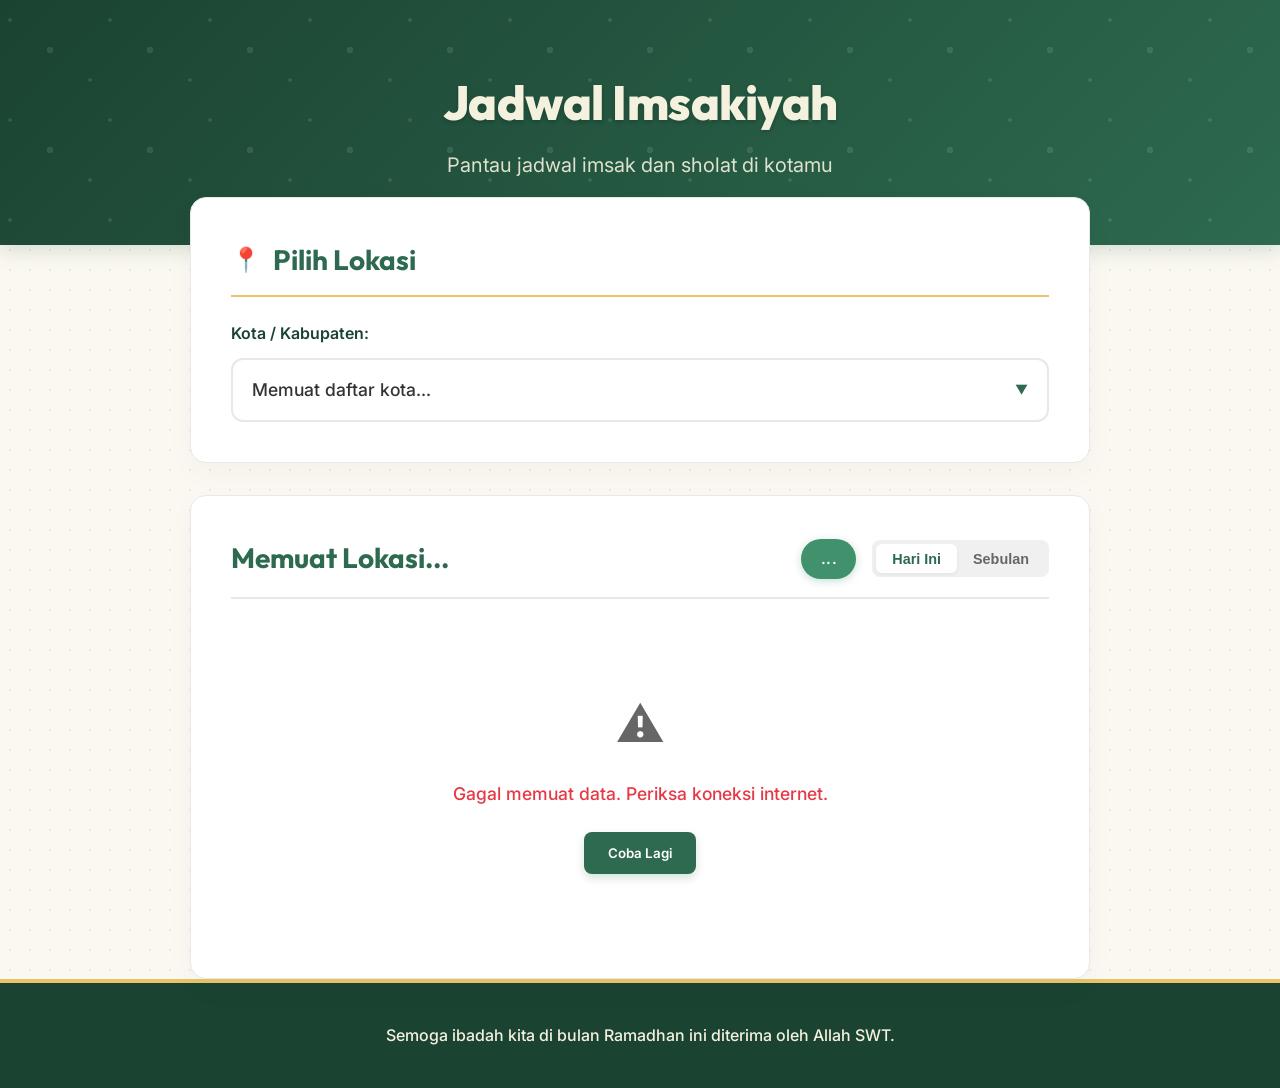
==== Misi-5/index.html @ 44d5ec5a "feat: complete Misi 5 - Jadwal Imsakiyah Interaktif with all bonus features" ====
<!DOCTYPE html>
<html lang="id">

<head>
    <meta charset="UTF-8">
    <meta name="viewport" content="width=device-width, initial-scale=1.0">
    <title>Jadwal Imsakiyah - Ramadhan Challenge</title>
    <link rel="preconnect" href="https://fonts.googleapis.com">
    <link rel="preconnect" href="https://fonts.gstatic.com" crossorigin>
    <link
        href="https://fonts.googleapis.com/css2?family=Inter:wght@400;500;600&family=Outfit:wght@500;700;800&display=swap"
        rel="stylesheet">
    <link rel="stylesheet" href="css/style.css">
</head>

<body>
    <header>
        <div class="header-pattern"></div>
        <div class="header-content">
            <h1>Jadwal Imsakiyah</h1>
            <p>Pantau jadwal imsak dan sholat di kotamu</p>
        </div>
    </header>

    <main>
        <div class="app-container">
            <section class="selection-card">
                <div class="card-header">
                    <span class="icon">📍</span>
                    <h2 class="section-title">Pilih Lokasi</h2>
                </div>
                <div class="dzikir-selector">
                    <label for="city-search">Kota / Kabupaten:</label>
                    <div class="location-input-group">
                        <div class="custom-select-wrapper" id="custom-select-wrapper">
                            <div class="select-trigger" id="select-trigger">
                                <span id="selected-city-text">Memuat daftar kota...</span>
                                <div class="arrow">▼</div>
                            </div>
                            <div class="custom-options-container" id="custom-options-container">
                                <div class="search-box">
                                    <input type="text" id="city-search" placeholder="Cari kota/kabupaten..."
                                        autocomplete="off">
                                </div>
                                <ul class="options-list" id="options-list">
                                    <!-- Options will be injected here -->
                                </ul>
                            </div>
                            <select id="city-select" style="display: none;">
                                <!-- Hidden native select for fallback/data binding if needed -->
                            </select>
                        </div>
                    </div>
                </div>
            </section>

            <section class="schedule-card">
                <div class="schedule-header-flex">
                    <h2 class="section-title" id="location-name">Memuat Lokasi...</h2>

                    <div class="header-controls">
                        <span id="current-month" class="date-badge">...</span>
                        <div class="view-toggle">
                            <button id="btn-view-cards" class="toggle-btn active" title="Tampilan Hari Ini">Hari
                                Ini</button>
                            <button id="btn-view-table" class="toggle-btn" title="Tampilan Bulanan">Sebulan</button>
                        </div>
                    </div>
                </div>

                <div id="loading" class="status-message">
                    <div class="spinner"></div>
                    <p>Memuat data jadwal...</p>
                </div>

                <div id="error" class="status-message hidden">
                    <div class="error-icon">⚠️</div>
                    <p class="error-text">Gagal memuat data. Periksa koneksi internet.</p>
                    <button onclick="retryFetch()" class="btn-retry">Coba Lagi</button>
                </div>

                <div id="schedule-content" class="hidden">
                    <!-- Daily Cards View -->
                    <div id="view-cards" class="daily-cards-container">
                        <div class="date-header-card d-flex-between">
                            <div class="date-info-left">
                                <h3 id="daily-date-display">...</h3>
                                <p id="daily-hijri-display" class="hijri-date">Ramadhan 1447 H</p>
                            </div>

                            <!-- Realtime Countdown -->
                            <div class="countdown-container mt-3">
                                <div id="countdown-text" class="countdown-text">Waktu <span id="next-prayer-name"
                                        class="fw-bold">...</span> dalam:</div>
                                <div id="countdown-timer" class="countdown-timer mt-1">-- : -- : --</div>

                                <!-- Fasting Progress Bar -->
                                <div id="fasting-progress-container" class="fasting-progress-wrapper hidden mt-3">
                                    <div class="progress-labels">
                                        <span class="label-start">Imsak (<span id="progress-start-time"></span>)</span>
                                        <span class="label-end">Maghrib (<span id="progress-end-time"></span>)</span>
                                    </div>
                                    <div class="progress-track">
                                        <div id="fasting-progress-bar" class="progress-fill"></div>
                                    </div>
                                    <div id="fasting-progress-text" class="progress-percentage">0% Puasa Selesai</div>
                                </div>
                            </div>
                        </div>
                        <div class="prayer-times-grid" id="daily-grid">
                            <!-- Daily cards injected here -->
                        </div>
                    </div>

                    <!-- Monthly Table View -->
                    <div id="view-table" class="table-responsive hidden">
                        <table id="imsakiyah-table">
                            <thead>
                                <tr>
                                    <th>Tanggal</th>
                                    <th>Imsak</th>
                                    <th>Subuh</th>
                                    <th>Dzuhur</th>
                                    <th>Ashar</th>
                                    <th>Maghrib</th>
                                    <th>Isya</th>
                                </tr>
                            </thead>
                            <tbody id="schedule-body">
                                <!-- Data will be injected here -->
                            </tbody>
                        </table>
                    </div>
                </div>
            </section>
        </div>
    </main>

    <footer>
        <p>Semoga ibadah kita di bulan Ramadhan ini diterima oleh Allah SWT.</p>
    </footer>

    <script src="js/script.js"></script>
</body>

</html>
---- Misi-5/css/style.css ----
:root {
    --primary: #2d6a4f;
    --primary-light: #40916c;
    --primary-dark: #1b4332;
    --accent: #e9c46a;
    --accent-hover: #f4a261;
    --bg-color: #fbf8f1;
    --card-bg: #ffffff;
    --text-main: #333333;
    --text-muted: #666666;
    --border-color: #e8e8e8;
    --today-bg: rgba(233, 196, 106, 0.15);
}

* {
    margin: 0;
    padding: 0;
    box-sizing: border-box;
}

body {
    font-family: 'Inter', system-ui, -apple-system, sans-serif;
    background-color: var(--bg-color);
    color: var(--text-main);
    line-height: 1.6;
    display: flex;
    flex-direction: column;
    min-height: 100vh;
    background-image: radial-gradient(var(--border-color) 1px, transparent 1px);
    background-size: 20px 20px;
}

h1,
h2,
h3,
h4 {
    font-family: 'Outfit', sans-serif;
}

/* Header */
header {
    background: linear-gradient(135deg, var(--primary-dark) 0%, var(--primary) 100%);
    color: #f4f1de;
    text-align: center;
    padding: 4rem 1.5rem;
    position: relative;
    overflow: hidden;
    box-shadow: 0 4px 20px rgba(45, 106, 79, 0.2);
}

.header-pattern {
    position: absolute;
    top: 0;
    left: 0;
    right: 0;
    bottom: 0;
    opacity: 0.1;
    background-image:
        radial-gradient(circle at 10% 20%, #ffffff 2px, transparent 2px),
        radial-gradient(circle at 90% 80%, #ffffff 2px, transparent 2px),
        radial-gradient(circle at 50% 50%, #ffffff 3px, transparent 3px);
    background-size: 100px 100px;
}

.header-content {
    position: relative;
    z-index: 1;
}

header h1 {
    font-size: 3rem;
    margin-bottom: 0.5rem;
    font-weight: 800;
    letter-spacing: -0.5px;
    text-shadow: 0 2px 4px rgba(0, 0, 0, 0.2);
}

header p {
    font-size: 1.25rem;
    opacity: 0.9;
    font-weight: 400;
}

/* Main Content */
main {
    flex: 1;
    display: flex;
    justify-content: center;
    padding: -3rem 1.5rem 3rem;
    /* Negative top margin to overlap header */
    margin-top: -3rem;
    position: relative;
    z-index: 10;
}

.app-container {
    width: 100%;
    max-width: 900px;
    display: flex;
    flex-direction: column;
    gap: 2rem;
}

/* Cards */
.selection-card,
.schedule-card {
    background-color: var(--card-bg);
    border: 1px solid var(--border-color);
    border-radius: 16px;
    padding: 2.5rem;
    box-shadow: 0 10px 30px rgba(0, 0, 0, 0.03);
    transition: transform 0.3s ease, box-shadow 0.3s ease;
}

.selection-card:hover {
    box-shadow: 0 12px 40px rgba(0, 0, 0, 0.05);
}

.card-header {
    display: flex;
    align-items: center;
    gap: 0.75rem;
    border-bottom: 2px solid var(--accent);
    padding-bottom: 0.75rem;
    margin-bottom: 1.5rem;
}

.card-header .icon {
    font-size: 1.5rem;
}

.section-title {
    font-size: 1.75rem;
    color: var(--primary);
    font-weight: 700;
}

/* Location Input Group */
.location-input-group {
    display: flex;
    gap: 0.75rem;
    align-items: flex-start;
}

/* Custom Select Dropdown */
.dzikir-selector label {
    display: block;
    margin-bottom: 0.75rem;
    font-weight: 600;
    color: var(--primary-dark);
}

.custom-select-wrapper {
    position: relative;
    user-select: none;
    width: 100%;
}

.select-trigger {
    display: flex;
    justify-content: space-between;
    align-items: center;
    padding: 1rem 1.2rem;
    border-radius: 12px;
    border: 2px solid var(--border-color);
    background-color: var(--card-bg);
    cursor: pointer;
    transition: all 0.2s ease;
    font-size: 1.1rem;
    font-weight: 500;
}

.select-trigger:hover {
    border-color: var(--primary-light);
}

.custom-select-wrapper.open .select-trigger {
    border-color: var(--primary);
    box-shadow: 0 0 0 4px rgba(45, 106, 79, 0.1);
    border-bottom-left-radius: 0;
    border-bottom-right-radius: 0;
}

.select-trigger .arrow {
    color: var(--primary);
    font-size: 0.8rem;
    transition: transform 0.2s ease;
}

.custom-select-wrapper.open .arrow {
    transform: rotate(180deg);
}

.custom-options-container {
    position: absolute;
    top: 100%;
    left: 0;
    right: 0;
    background-color: var(--card-bg);
    border: 2px solid var(--primary);
    border-top: none;
    border-bottom-left-radius: 12px;
    border-bottom-right-radius: 12px;
    box-shadow: 0 10px 25px rgba(0, 0, 0, 0.1);
    z-index: 100;
    display: none;
    overflow: hidden;
}

.custom-select-wrapper.open .custom-options-container {
    display: block;
    animation: slideDown 0.2s ease forwards;
}

.search-box {
    padding: 0.75rem;
    border-bottom: 1px solid var(--border-color);
    background-color: #f9fbf9;
}

.search-box input {
    width: 100%;
    padding: 0.75rem 1rem;
    border-radius: 8px;
    border: 1px solid var(--border-color);
    font-size: 1rem;
    font-family: 'Inter', sans-serif;
    outline: none;
    transition: border-color 0.2s ease;
}

.search-box input:focus {
    border-color: var(--primary);
}

.options-list {
    max-height: 250px;
    overflow-y: auto;
    list-style: none;
}

.options-list li {
    padding: 0.75rem 1.2rem;
    cursor: pointer;
    border-bottom: 1px solid #f5f5f5;
    transition: background-color 0.2s ease;
}

.options-list li:last-child {
    border-bottom: none;
}

.options-list li:hover,
.options-list li.selected {
    background-color: rgba(45, 106, 79, 0.05);
    color: var(--primary-dark);
    font-weight: 600;
}

.options-list li.no-result {
    text-align: center;
    color: var(--text-muted);
    cursor: default;
    background-color: transparent;
    font-style: italic;
}

@keyframes slideDown {
    from {
        opacity: 0;
        transform: translateY(-10px);
    }

    to {
        opacity: 1;
        transform: translateY(0);
    }
}

/* Schedule Header */
.schedule-header-flex {
    display: flex;
    justify-content: space-between;
    align-items: center;
    margin-bottom: 1.5rem;
    flex-wrap: wrap;
    gap: 15px;
    border-bottom: 2px solid var(--border-color);
    padding-bottom: 1rem;
}

.schedule-header-flex .section-title {
    margin-bottom: 0;
    border-bottom: none;
    padding-bottom: 0;
}

.date-badge {
    background-color: var(--primary-light);
    color: #ffffff;
    padding: 0.5rem 1.2rem;
    border-radius: 50px;
    font-size: 0.95rem;
    font-weight: 600;
    letter-spacing: 0.5px;
    box-shadow: 0 2px 8px rgba(64, 145, 108, 0.3);
}

/* Header Controls & Toggles */
.header-controls {
    display: flex;
    align-items: center;
    gap: 1rem;
    flex-wrap: wrap;
}

.view-toggle {
    display: flex;
    background-color: #f0f0f0;
    border-radius: 8px;
    padding: 0.25rem;
}

.toggle-btn {
    background: transparent;
    border: none;
    padding: 0.4rem 1rem;
    border-radius: 6px;
    font-weight: 600;
    font-size: 0.9rem;
    color: var(--text-muted);
    cursor: pointer;
    transition: all 0.2s ease;
}

.toggle-btn.active {
    background-color: var(--card-bg);
    color: var(--primary);
    box-shadow: 0 2px 4px rgba(0, 0, 0, 0.05);
}

/* Daily Cards View */
.daily-cards-container {
    animation: fadeIn 0.4s ease forwards;
}

.date-header-card {
    margin-bottom: 2rem;
    padding: 1.5rem;
    background: linear-gradient(to right, rgba(45, 106, 79, 0.05), rgba(233, 196, 106, 0.1), rgba(45, 106, 79, 0.05));
    border-radius: 12px;
    border: 1px dashed var(--accent);
}

.d-flex-between {
    display: flex;
    justify-content: space-between;
    align-items: center;
    flex-wrap: wrap;
    gap: 1.5rem;
}

.date-info-left {
    text-align: left;
}

@media (max-width: 650px) {
    .d-flex-between {
        flex-direction: column;
        justify-content: center;
        text-align: center;
    }

    .date-info-left {
        text-align: center;
    }
}

.date-header-card h3 {
    color: var(--primary-dark);
    font-size: 1.6rem;
    margin-bottom: 0.25rem;
}

.hijri-date {
    color: var(--primary);
    font-weight: 600;
    font-size: 1.1rem;
}

/* Real-time Countdown */
.mt-3 {
    margin-top: 1rem;
}

.mt-1 {
    margin-top: 0.25rem;
}

.fw-bold {
    font-weight: 700;
}

.countdown-container {
    background-color: var(--card-bg);
    border: 2px solid var(--primary-light);
    border-radius: 12px;
    padding: 1rem 2rem;
    display: inline-block;
    min-width: 250px;
    box-shadow: 0 4px 12px rgba(45, 106, 79, 0.15);
    transition: all 0.3s ease;
}

.countdown-text {
    font-size: 0.95rem;
    color: var(--text-muted);
}

.countdown-text .fw-bold {
    color: var(--primary-dark);
}

.countdown-timer {
    font-size: 2.2rem;
    font-weight: 800;
    font-family: 'Outfit', sans-serif;
    color: var(--primary);
    letter-spacing: 2px;
    transition: color 0.3s ease;
}

/* Urgent Pulse State */
.countdown-container.urgent {
    border-color: #e63946;
    box-shadow: 0 0 15px rgba(230, 57, 70, 0.3);
    animation: pulseBorder 1.5s infinite;
}

.countdown-container.urgent .countdown-timer {
    color: #e63946;
}

@keyframes pulseBorder {
    0% {
        box-shadow: 0 0 0 0 rgba(230, 57, 70, 0.4);
    }

    70% {
        box-shadow: 0 0 0 10px rgba(230, 57, 70, 0);
    }

    100% {
        box-shadow: 0 0 0 0 rgba(230, 57, 70, 0);
    }
}

/* Fasting Progress Bar */
.fasting-progress-wrapper {
    margin-top: 1.5rem;
    padding-top: 1rem;
    border-top: 1px dashed rgba(45, 106, 79, 0.2);
    width: 100%;
}

.progress-labels {
    display: flex;
    justify-content: space-between;
    font-size: 0.8rem;
    font-weight: 600;
    color: var(--text-muted);
    margin-bottom: 0.5rem;
}

.progress-track {
    width: 100%;
    height: 8px;
    background-color: var(--border-color);
    border-radius: 10px;
    overflow: hidden;
}

.progress-fill {
    height: 100%;
    background: linear-gradient(90deg, var(--accent), var(--primary-light));
    border-radius: 10px;
    width: 0%;
    transition: width 1s ease-in-out;
}

.progress-percentage {
    text-align: center;
    font-size: 0.85rem;
    font-weight: 700;
    color: var(--primary);
    margin-top: 0.5rem;
}

/* Prayer Cards Enhancement */
.prayer-times-grid {
    display: grid;
    /* Force 6 columns on larger screens so they stay in one row */
    grid-template-columns: repeat(6, 1fr);
    gap: 1rem;
    padding-bottom: 1rem;
    /* Add some space at the bottom */
}

@media (max-width: 900px) {
    .prayer-times-grid {
        grid-template-columns: repeat(3, 1fr);
        /* 3 columns on tablet */
    }
}

@media (max-width: 600px) {
    .prayer-times-grid {
        grid-template-columns: repeat(2, 1fr);
        /* 2 columns on mobile */
    }
}

.prayer-card {
    background-color: var(--card-bg);
    border: 1px solid var(--border-color);
    border-radius: 12px;
    padding: 1.25rem;
    text-align: center;
    transition: transform 0.2s ease, box-shadow 0.2s ease;
    display: flex;
    flex-direction: column;
    justify-content: center;
}

.prayer-card:hover {
    transform: translateY(-5px);
    box-shadow: 0 8px 15px rgba(0, 0, 0, 0.05);
    border-color: var(--primary-light);
}

.prayer-card.highlight {
    background-color: var(--primary);
    color: white;
    border-color: var(--primary-dark);
    transform: scale(1.05);
    box-shadow: 0 10px 20px rgba(45, 106, 79, 0.2);
    z-index: 2;
}

.prayer-card.highlight:hover {
    transform: scale(1.05) translateY(-3px);
}

.prayer-card .prayer-name {
    font-weight: 600;
    font-size: 1.1rem;
    margin-bottom: 0.5rem;
    color: var(--text-muted);
}

.prayer-card.highlight .prayer-name {
    color: rgba(255, 255, 255, 0.9);
}

.prayer-card .prayer-time {
    font-size: 1.5rem;
    font-weight: 700;
    font-family: 'Outfit', sans-serif;
    color: var(--primary-dark);
}

.prayer-card.highlight .prayer-time {
    color: white;
}

/* Table */
.table-responsive {
    overflow-x: auto;
    border-radius: 12px;
    border: 1px solid var(--border-color);
    box-shadow: 0 4px 6px rgba(0, 0, 0, 0.02);
    max-height: 500px;
    /* Enable vertical scrolling */
    overflow-y: auto;
}

table {
    width: 100%;
    border-collapse: collapse;
    min-width: 700px;
}

th {
    background-color: var(--primary);
    color: #ffffff;
    padding: 1.2rem 1rem;
    text-align: left;
    font-weight: 600;
    font-family: 'Outfit', sans-serif;
    letter-spacing: 0.5px;
    white-space: nowrap;
    position: sticky;
    top: 0;
    z-index: 10;
}

/* Add a shadow under sticky header when scrolled */
th::after {
    content: '';
    position: absolute;
    left: 0;
    bottom: -5px;
    width: 100%;
    height: 5px;
    background: linear-gradient(to bottom, rgba(0, 0, 0, 0.1), transparent);
    pointer-events: none;
    opacity: 0;
    transition: opacity 0.3s;
}

.table-responsive.is-scrolled th::after {
    opacity: 1;
}

th:first-child {
    padding-left: 1.5rem;
}

td {
    padding: 1rem;
    border-bottom: 1px solid var(--border-color);
    font-size: 0.95rem;
    font-weight: 500;
    color: var(--text-main);
    transition: background-color 0.2s ease;
}

td:first-child {
    padding-left: 1.5rem;
    color: var(--text-muted);
}

tbody tr {
    animation: fadeIn 0.4s ease forwards;
    opacity: 0;
}

/* Stagger row animations */
tbody tr:nth-child(1) {
    animation-delay: 0.05s;
}

tbody tr:nth-child(2) {
    animation-delay: 0.1s;
}

tbody tr:nth-child(3) {
    animation-delay: 0.15s;
}

tbody tr:nth-child(4) {
    animation-delay: 0.2s;
}

tbody tr:nth-child(5) {
    animation-delay: 0.25s;
}

/* Applied to all rows generally after 5 items */
tbody tr:nth-child(n+6) {
    animation-delay: 0.3s;
}

tbody tr:hover {
    background-color: #fafaf9;
}

tbody tr:last-child td {
    border-bottom: none;
}

/* Today Highlight */
tr.today {
    background-color: var(--today-bg);
}

tr.today td {
    font-weight: 700;
    color: var(--primary-dark);
}

tr.today td:first-child {
    color: var(--primary);
    position: relative;
}

tr.today td:first-child::before {
    content: "Hari ini";
    position: absolute;
    left: 0;
    top: 50%;
    transform: translateY(-50%);
    width: 4px;
    height: 70%;
    background-color: var(--accent);
    border-radius: 0 4px 4px 0;
    font-size: 0;
}

/* Status Messages */
.status-message {
    text-align: center;
    padding: 4rem 2rem;
    color: var(--text-muted);
    font-weight: 500;
}

.spinner {
    width: 48px;
    height: 48px;
    border: 4px solid rgba(45, 106, 79, 0.1);
    border-top-color: var(--primary);
    border-radius: 50%;
    margin: 0 auto 1.5rem;
    animation: spin 1s linear infinite;
}

@keyframes spin {
    to {
        transform: rotate(360deg);
    }
}

@keyframes fadeIn {
    from {
        opacity: 0;
        transform: translateY(10px);
    }

    to {
        opacity: 1;
        transform: translateY(0);
    }
}

.error-icon {
    font-size: 3rem;
    margin-bottom: 1rem;
}

.error-text {
    color: #e63946;
    margin-bottom: 1.5rem;
    font-size: 1.1rem;
}

.btn-retry {
    background-color: var(--primary);
    color: white;
    border: none;
    border-radius: 8px;
    padding: 0.8rem 1.5rem;
    font-weight: 600;
    font-family: 'Inter', sans-serif;
    cursor: pointer;
    box-shadow: 0 4px 10px rgba(45, 106, 79, 0.2);
    transition: all 0.2s;
}

.btn-retry:hover {
    background-color: var(--primary-light);
    transform: translateY(-2px);
    box-shadow: 0 6px 15px rgba(45, 106, 79, 0.3);
}

.btn-retry:active {
    transform: translateY(0);
    box-shadow: 0 2px 5px rgba(45, 106, 79, 0.2);
}

.hidden {
    display: none !important;
}

/* Footer */
footer {
    background-color: var(--primary-dark);
    color: #f4f1de;
    text-align: center;
    padding: 2.5rem 1.5rem;
    margin-top: auto;
    font-weight: 500;
    border-top: 4px solid var(--accent);
}

/* Responsive */
@media (max-width: 768px) {
    header {
        padding: 3rem 1rem 4rem;
    }

    header h1 {
        font-size: 2.2rem;
    }

    .selection-card,
    .schedule-card {
        padding: 1.5rem;
    }

    .section-title {
        font-size: 1.4rem;
    }

    th,
    td {
        padding: 1rem 0.75rem;
        font-size: 0.85rem;
    }

    th:first-child,
    td:first-child {
        padding-left: 1rem;
    }
}
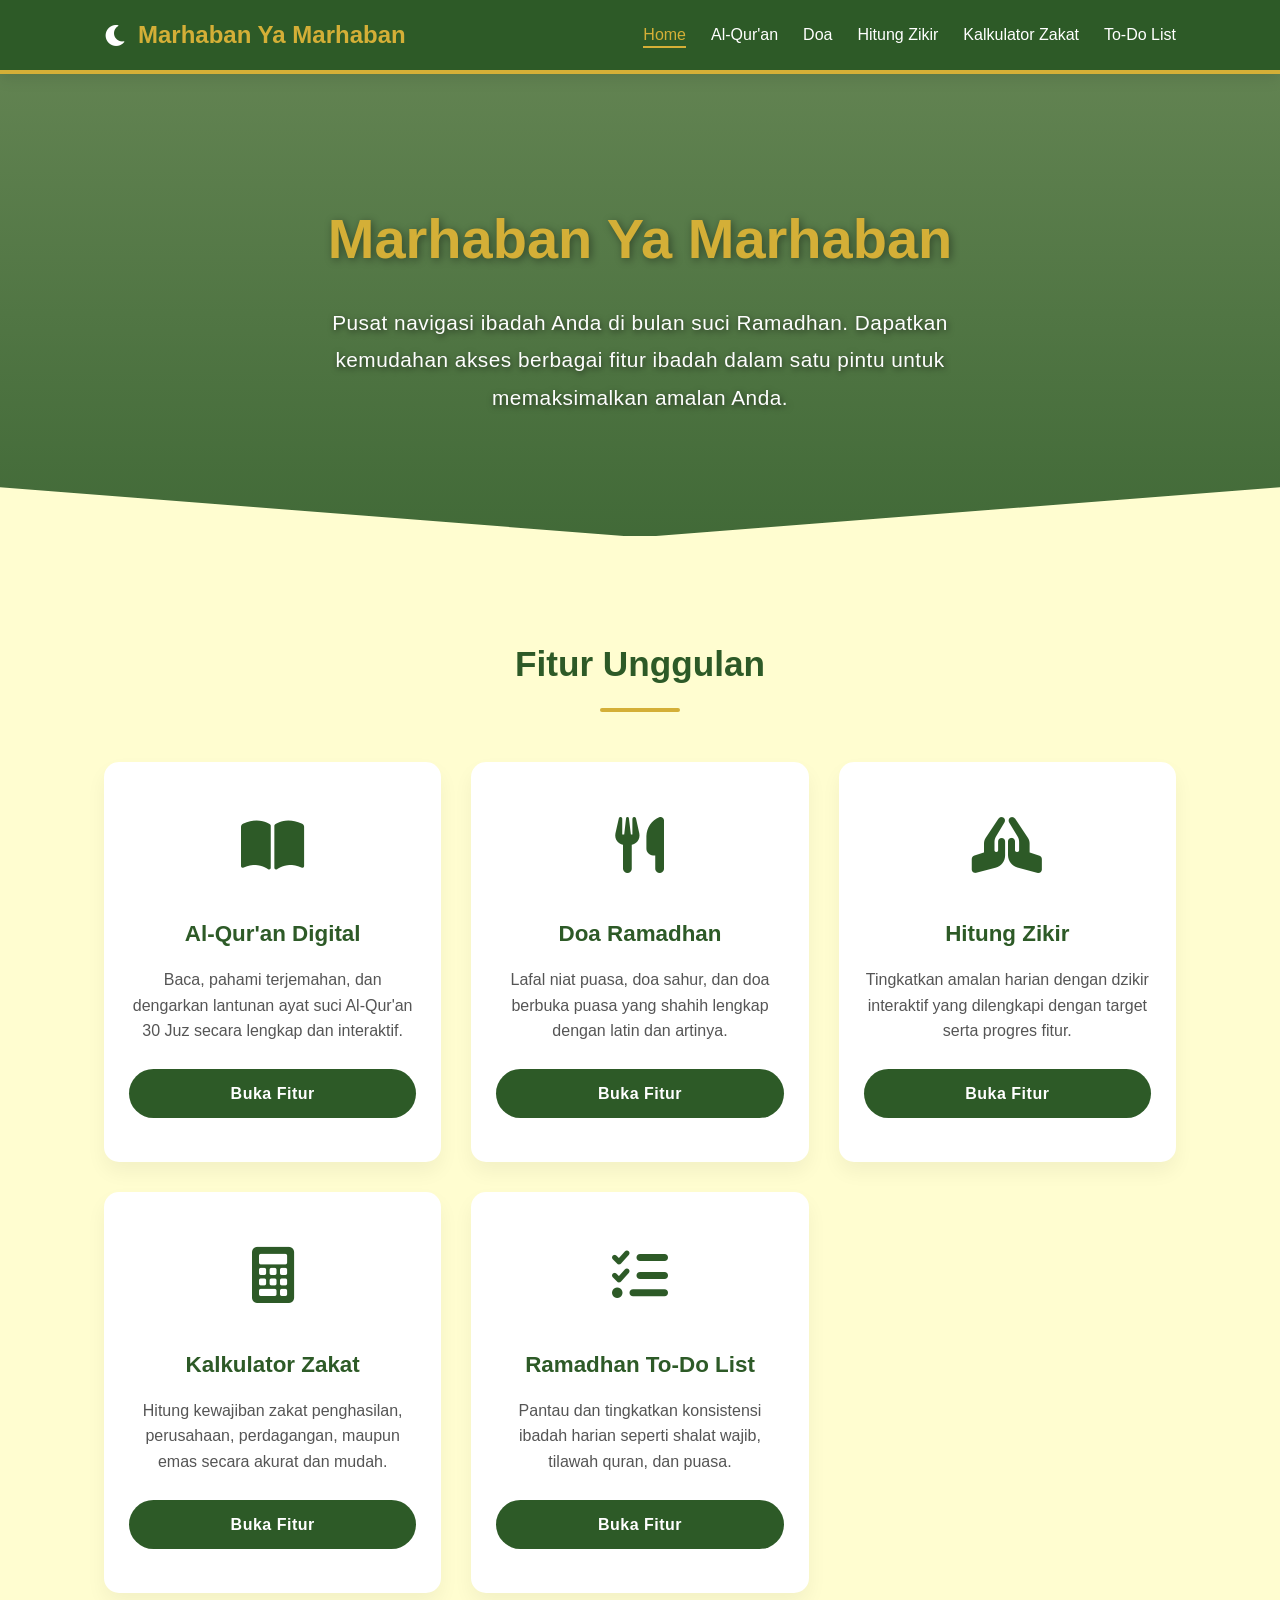
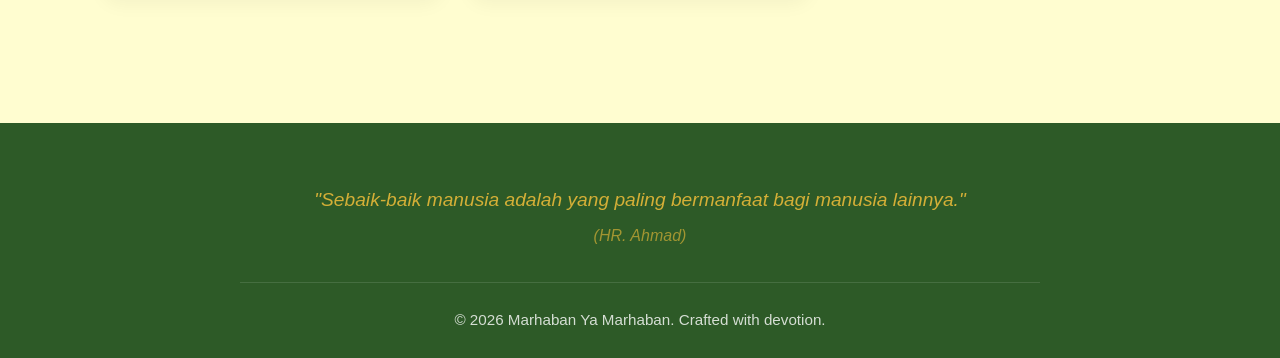
==== commit 55669a96: "feat: implement dynamic footer quotes for each page in Misi-5" ====
--- a/Misi-5/index.html
+++ b/Misi-5/index.html
@@ -1,146 +1,100 @@
-<!DOCTYPE html>
+<!doctype html>
 <html lang="id">
+  <head>
+    <meta charset="UTF-8" />
+    <meta name="viewport" content="width=device-width, initial-scale=1.0" />
+    <title>Marhaban Ya Marhaban</title>
+    <link
+      href="https://cdnjs.cloudflare.com/ajax/libs/font-awesome/6.0.0/css/all.min.css"
+      rel="stylesheet"
+    />
+    <link rel="stylesheet" href="css/navbar.css" />
+    <link rel="stylesheet" href="css/style.css" />
+  </head>
 
-<head>
-    <meta charset="UTF-8">
-    <meta name="viewport" content="width=device-width, initial-scale=1.0">
-    <title>Jadwal Imsakiyah - Ramadhan Challenge</title>
-    <link rel="preconnect" href="https://fonts.googleapis.com">
-    <link rel="preconnect" href="https://fonts.gstatic.com" crossorigin>
-    <link
-        href="https://fonts.googleapis.com/css2?family=Inter:wght@400;500;600&family=Outfit:wght@500;700;800&display=swap"
-        rel="stylesheet">
-    <link rel="stylesheet" href="css/style.css">
-</head>
-
-<body>
-    <header>
-        <div class="header-pattern"></div>
-        <div class="header-content">
-            <h1>Jadwal Imsakiyah</h1>
-            <p>Pantau jadwal imsak dan sholat di kotamu</p>
-        </div>
-    </header>
+  <body>
+    <portal-navbar></portal-navbar>
 
     <main>
-        <div class="app-container">
-            <section class="selection-card">
-                <div class="card-header">
-                    <span class="icon">📍</span>
-                    <h2 class="section-title">Pilih Lokasi</h2>
-                </div>
-                <div class="dzikir-selector">
-                    <label for="city-search">Kota / Kabupaten:</label>
-                    <div class="location-input-group">
-                        <div class="custom-select-wrapper" id="custom-select-wrapper">
-                            <div class="select-trigger" id="select-trigger">
-                                <span id="selected-city-text">Memuat daftar kota...</span>
-                                <div class="arrow">▼</div>
-                            </div>
-                            <div class="custom-options-container" id="custom-options-container">
-                                <div class="search-box">
-                                    <input type="text" id="city-search" placeholder="Cari kota/kabupaten..."
-                                        autocomplete="off">
-                                </div>
-                                <ul class="options-list" id="options-list">
-                                    <!-- Options will be injected here -->
-                                </ul>
-                            </div>
-                            <select id="city-select" style="display: none;">
-                                <!-- Hidden native select for fallback/data binding if needed -->
-                            </select>
-                        </div>
-                    </div>
-                </div>
-            </section>
+      <section id="home">
+        <h1>Marhaban Ya Marhaban</h1>
+        <p>
+          Pusat navigasi ibadah Anda di bulan suci Ramadhan. Dapatkan kemudahan
+          akses berbagai fitur ibadah dalam satu pintu untuk memaksimalkan
+          amalan Anda.
+        </p>
+      </section>
 
-            <section class="schedule-card">
-                <div class="schedule-header-flex">
-                    <h2 class="section-title" id="location-name">Memuat Lokasi...</h2>
+      <section id="fitur">
+        <h2 class="section-title">Fitur Unggulan</h2>
+        <div class="grid-container">
+          <div class="card">
+            <div class="card-icon">
+              <i class="fas fa-book-open"></i>
+            </div>
+            <h3>Al-Qur'an Digital</h3>
+            <p>
+              Baca, pahami terjemahan, dan dengarkan lantunan ayat suci
+              Al-Qur'an 30 Juz secara lengkap dan interaktif.
+            </p>
+            <a href="quran.html" class="btn-buka">Buka Fitur</a>
+          </div>
 
-                    <div class="header-controls">
-                        <span id="current-month" class="date-badge">...</span>
-                        <div class="view-toggle">
-                            <button id="btn-view-cards" class="toggle-btn active" title="Tampilan Hari Ini">Hari
-                                Ini</button>
-                            <button id="btn-view-table" class="toggle-btn" title="Tampilan Bulanan">Sebulan</button>
-                        </div>
-                    </div>
-                </div>
+          <div class="card">
+            <div class="card-icon">
+              <i class="fas fa-utensils"></i>
+            </div>
+            <h3>Doa Ramadhan</h3>
+            <p>
+              Lafal niat puasa, doa sahur, dan doa berbuka puasa yang shahih
+              lengkap dengan latin dan artinya.
+            </p>
+            <a href="doa-sahur-buka.html" class="btn-buka">Buka Fitur</a>
+          </div>
 
-                <div id="loading" class="status-message">
-                    <div class="spinner"></div>
-                    <p>Memuat data jadwal...</p>
-                </div>
+          <div class="card">
+            <div class="card-icon">
+              <i class="fas fa-hands-praying"></i>
+            </div>
+            <h3>Hitung Zikir</h3>
+            <p>
+              Tingkatkan amalan harian dengan dzikir interaktif yang dilengkapi
+              dengan target serta progres fitur.
+            </p>
+            <a href="hitung-zikir.html" class="btn-buka">Buka Fitur</a>
+          </div>
 
-                <div id="error" class="status-message hidden">
-                    <div class="error-icon">⚠️</div>
-                    <p class="error-text">Gagal memuat data. Periksa koneksi internet.</p>
-                    <button onclick="retryFetch()" class="btn-retry">Coba Lagi</button>
-                </div>
+          <div class="card">
+            <div class="card-icon">
+              <i class="fas fa-calculator"></i>
+            </div>
+            <h3>Kalkulator Zakat</h3>
+            <p>
+              Hitung kewajiban zakat penghasilan, perusahaan, perdagangan,
+              maupun emas secara akurat dan mudah.
+            </p>
+            <a href="kalkulator-zakat.html" class="btn-buka">Buka Fitur</a>
+          </div>
 
-                <div id="schedule-content" class="hidden">
-                    <!-- Daily Cards View -->
-                    <div id="view-cards" class="daily-cards-container">
-                        <div class="date-header-card d-flex-between">
-                            <div class="date-info-left">
-                                <h3 id="daily-date-display">...</h3>
-                                <p id="daily-hijri-display" class="hijri-date">Ramadhan 1447 H</p>
-                            </div>
-
-                            <!-- Realtime Countdown -->
-                            <div class="countdown-container mt-3">
-                                <div id="countdown-text" class="countdown-text">Waktu <span id="next-prayer-name"
-                                        class="fw-bold">...</span> dalam:</div>
-                                <div id="countdown-timer" class="countdown-timer mt-1">-- : -- : --</div>
-
-                                <!-- Fasting Progress Bar -->
-                                <div id="fasting-progress-container" class="fasting-progress-wrapper hidden mt-3">
-                                    <div class="progress-labels">
-                                        <span class="label-start">Imsak (<span id="progress-start-time"></span>)</span>
-                                        <span class="label-end">Maghrib (<span id="progress-end-time"></span>)</span>
-                                    </div>
-                                    <div class="progress-track">
-                                        <div id="fasting-progress-bar" class="progress-fill"></div>
-                                    </div>
-                                    <div id="fasting-progress-text" class="progress-percentage">0% Puasa Selesai</div>
-                                </div>
-                            </div>
-                        </div>
-                        <div class="prayer-times-grid" id="daily-grid">
-                            <!-- Daily cards injected here -->
-                        </div>
-                    </div>
-
-                    <!-- Monthly Table View -->
-                    <div id="view-table" class="table-responsive hidden">
-                        <table id="imsakiyah-table">
-                            <thead>
-                                <tr>
-                                    <th>Tanggal</th>
-                                    <th>Imsak</th>
-                                    <th>Subuh</th>
-                                    <th>Dzuhur</th>
-                                    <th>Ashar</th>
-                                    <th>Maghrib</th>
-                                    <th>Isya</th>
-                                </tr>
-                            </thead>
-                            <tbody id="schedule-body">
-                                <!-- Data will be injected here -->
-                            </tbody>
-                        </table>
-                    </div>
-                </div>
-            </section>
+          <div class="card">
+            <div class="card-icon">
+              <i class="fas fa-tasks"></i>
+            </div>
+            <h3>Ramadhan To-Do List</h3>
+            <p>
+              Pantau dan tingkatkan konsistensi ibadah harian seperti shalat
+              wajib, tilawah quran, dan puasa.
+            </p>
+            <a href="todo-list.html" class="btn-buka">Buka Fitur</a>
+          </div>
         </div>
+      </section>
     </main>
 
-    <footer>
-        <p>Semoga ibadah kita di bulan Ramadhan ini diterima oleh Allah SWT.</p>
-    </footer>
+    <portal-footer></portal-footer>
 
     <script src="js/script.js"></script>
-</body>
-
-</html>+    <script src="js/components/portal-navbar.js"></script>
+    <script src="js/components/portal-footer.js"></script>
+  </body>
+</html>
--- a/Misi-5/css/navbar.css
+++ b/Misi-5/css/navbar.css
@@ -0,0 +1,241 @@
+:root {
+  --primary: #2d5a27;
+  --secondary: #d4af37;
+  --bg-color: #fffdd0;
+  --text-dark: #333333;
+  --text-light: #ffffff;
+}
+
+header.portal-header {
+  background-color: var(--primary);
+  position: sticky;
+  top: 0;
+  z-index: 1000;
+  box-shadow: 0 4px 15px rgba(0, 0, 0, 0.1);
+  border-bottom: 4px solid var(--secondary);
+  margin: 0;
+
+  padding: 0;
+  text-align: left;
+}
+
+.portal-nav {
+  display: flex;
+  justify-content: space-between;
+  align-items: center;
+  padding: 1rem 5%;
+  max-width: 1200px;
+  margin: 0 auto;
+}
+
+.portal-nav .logo {
+  color: var(--secondary);
+  font-size: 1.5rem;
+  font-weight: 700;
+  text-decoration: none;
+  display: flex;
+  align-items: center;
+  gap: 10px;
+}
+
+.portal-nav .logo i {
+  color: var(--text-light);
+}
+
+.portal-nav .nav-links {
+  display: flex;
+  list-style: none;
+  gap: 25px;
+  margin: 0;
+  padding: 0;
+}
+
+.portal-nav .nav-links li a {
+  color: var(--text-light);
+  text-decoration: none;
+  font-weight: 500;
+  transition: color 0.3s ease;
+  position: relative;
+  font-family: "Segoe UI", Tahoma, Geneva, Verdana, sans-serif;
+}
+
+.portal-nav .nav-links li a::after {
+  content: "";
+  position: absolute;
+  width: 0;
+  height: 2px;
+  bottom: -5px;
+  left: 0;
+  background-color: var(--secondary);
+  transition: width 0.3s ease;
+}
+
+.portal-nav .nav-links li a:hover::after {
+  width: 100%;
+}
+
+.portal-nav .nav-links li a:hover,
+.portal-nav .nav-links li a.active {
+  color: var(--secondary);
+}
+
+.portal-nav .nav-links li a.active::after {
+  width: 100%;
+}
+
+.portal-nav .hamburger {
+  display: none;
+  cursor: pointer;
+  color: var(--text-light);
+  font-size: 1.8rem;
+  transition: color 0.3s ease;
+}
+
+.portal-nav .hamburger:hover {
+  color: var(--secondary);
+}
+
+@media (max-width: 768px) {
+  .portal-nav .hamburger {
+    display: block;
+  }
+
+  .portal-nav .nav-links {
+    position: fixed;
+    top: 70px;
+    left: -100%;
+    width: 100%;
+    height: calc(100vh - 70px);
+    background-color: var(--primary);
+    flex-direction: column;
+    justify-content: center;
+    align-items: center;
+    transition: left 0.4s ease-in-out;
+    z-index: 999;
+  }
+
+  .portal-nav .nav-links.active {
+    left: 0;
+  }
+
+  .portal-nav .nav-links li {
+    margin: 25px 0;
+  }
+
+  .portal-nav .nav-links li a {
+    font-size: 1.3rem;
+  }
+}
+
+.page-hero {
+  text-align: center;
+  padding: 120px 20px;
+  background:
+    linear-gradient(rgba(45, 90, 39, 0.75), rgba(45, 90, 39, 0.9)),
+    url("https://images.unsplash.com/photo-1564144004907-fb4a36be5b5c?auto=format&fit=crop&w=1920&q=80")
+      center/cover no-repeat;
+  color: var(--text-light);
+  margin-bottom: 60px;
+  position: relative;
+}
+
+.page-hero::after {
+  content: "";
+  position: absolute;
+  bottom: -1px;
+  left: 0;
+  width: 100%;
+  height: 50px;
+  background-color: var(--bg-color);
+  clip-path: polygon(0 100%, 100% 100%, 100% 0, 50% 100%, 0 0);
+}
+
+.page-hero h1 {
+  font-size: 3.5rem;
+  color: var(--secondary);
+  margin-bottom: 20px;
+  text-shadow: 2px 2px 8px rgba(0, 0, 0, 0.4);
+  animation: fadeInDown 1s ease;
+}
+
+.page-hero p {
+  font-size: 1.3rem;
+  font-weight: 400;
+  line-height: 1.8;
+  color: #fdfdfd;
+  max-width: 700px;
+  margin: 0 auto;
+  text-shadow: 1px 2px 6px rgba(0, 0, 0, 0.6);
+  letter-spacing: 0.5px;
+  animation: fadeInUp 1s ease 0.3s forwards;
+  opacity: 0;
+}
+
+@keyframes fadeInDown {
+  from {
+    opacity: 0;
+    transform: translateY(-30px);
+  }
+
+  to {
+    opacity: 1;
+    transform: translateY(0);
+  }
+}
+
+@keyframes fadeInUp {
+  from {
+    opacity: 0;
+    transform: translateY(30px);
+  }
+
+  to {
+    opacity: 1;
+    transform: translateY(0);
+  }
+}
+
+@media (max-width: 768px) {
+  .page-hero {
+    padding: 100px 20px;
+  }
+
+  .page-hero h1 {
+    font-size: 2.5rem;
+  }
+
+  .page-hero p {
+    font-size: 1.1rem;
+  }
+}
+
+footer {
+  background-color: var(--primary);
+  color: var(--text-light);
+  text-align: center;
+  padding: 60px 20px 25px;
+  margin-top: 50px;
+  position: relative;
+  font-family: "Segoe UI", Tahoma, Geneva, Verdana, sans-serif;
+}
+
+.footer-content {
+  max-width: 800px;
+  margin: 0 auto;
+}
+
+.quote {
+  font-style: italic;
+  color: var(--secondary);
+  margin-bottom: 30px;
+  font-size: 1.2rem;
+  line-height: 1.8;
+  padding: 0 20px;
+}
+
+.copyright {
+  font-size: 0.95rem;
+  border-top: 1px solid rgba(255, 255, 255, 0.15);
+  padding-top: 25px;
+  opacity: 0.8;
+}
--- a/Misi-5/css/style.css
+++ b/Misi-5/css/style.css
@@ -1,825 +1,262 @@
 :root {
-    --primary: #2d6a4f;
-    --primary-light: #40916c;
-    --primary-dark: #1b4332;
-    --accent: #e9c46a;
-    --accent-hover: #f4a261;
-    --bg-color: #fbf8f1;
-    --card-bg: #ffffff;
-    --text-main: #333333;
-    --text-muted: #666666;
-    --border-color: #e8e8e8;
-    --today-bg: rgba(233, 196, 106, 0.15);
+  --primary: #2d5a27;
+  --secondary: #d4af37;
+  --bg-color: #fffdd0;
+  --text-dark: #333333;
+  --text-light: #ffffff;
 }
 
 * {
-    margin: 0;
-    padding: 0;
-    box-sizing: border-box;
+  margin: 0;
+  padding: 0;
+  box-sizing: border-box;
+  font-family: "Segoe UI", Tahoma, Geneva, Verdana, sans-serif;
 }
 
 body {
-    font-family: 'Inter', system-ui, -apple-system, sans-serif;
-    background-color: var(--bg-color);
-    color: var(--text-main);
-    line-height: 1.6;
-    display: flex;
-    flex-direction: column;
-    min-height: 100vh;
-    background-image: radial-gradient(var(--border-color) 1px, transparent 1px);
-    background-size: 20px 20px;
-}
-
-h1,
-h2,
-h3,
-h4 {
-    font-family: 'Outfit', sans-serif;
-}
-
-/* Header */
-header {
-    background: linear-gradient(135deg, var(--primary-dark) 0%, var(--primary) 100%);
-    color: #f4f1de;
-    text-align: center;
-    padding: 4rem 1.5rem;
-    position: relative;
-    overflow: hidden;
-    box-shadow: 0 4px 20px rgba(45, 106, 79, 0.2);
-}
-
-.header-pattern {
-    position: absolute;
-    top: 0;
-    left: 0;
-    right: 0;
-    bottom: 0;
-    opacity: 0.1;
-    background-image:
-        radial-gradient(circle at 10% 20%, #ffffff 2px, transparent 2px),
-        radial-gradient(circle at 90% 80%, #ffffff 2px, transparent 2px),
-        radial-gradient(circle at 50% 50%, #ffffff 3px, transparent 3px);
-    background-size: 100px 100px;
-}
-
-.header-content {
-    position: relative;
-    z-index: 1;
-}
-
-header h1 {
-    font-size: 3rem;
-    margin-bottom: 0.5rem;
-    font-weight: 800;
-    letter-spacing: -0.5px;
-    text-shadow: 0 2px 4px rgba(0, 0, 0, 0.2);
-}
-
-header p {
-    font-size: 1.25rem;
-    opacity: 0.9;
-    font-weight: 400;
-}
-
-/* Main Content */
-main {
-    flex: 1;
-    display: flex;
-    justify-content: center;
-    padding: -3rem 1.5rem 3rem;
-    /* Negative top margin to overlap header */
-    margin-top: -3rem;
-    position: relative;
-    z-index: 10;
-}
-
-.app-container {
-    width: 100%;
-    max-width: 900px;
-    display: flex;
-    flex-direction: column;
-    gap: 2rem;
-}
-
-/* Cards */
-.selection-card,
-.schedule-card {
-    background-color: var(--card-bg);
-    border: 1px solid var(--border-color);
-    border-radius: 16px;
-    padding: 2.5rem;
-    box-shadow: 0 10px 30px rgba(0, 0, 0, 0.03);
-    transition: transform 0.3s ease, box-shadow 0.3s ease;
-}
-
-.selection-card:hover {
-    box-shadow: 0 12px 40px rgba(0, 0, 0, 0.05);
-}
-
-.card-header {
-    display: flex;
-    align-items: center;
-    gap: 0.75rem;
-    border-bottom: 2px solid var(--accent);
-    padding-bottom: 0.75rem;
-    margin-bottom: 1.5rem;
-}
-
-.card-header .icon {
-    font-size: 1.5rem;
+  background-color: var(--bg-color);
+  color: var(--text-dark);
+  line-height: 1.6;
+  scroll-behavior: smooth;
+  overflow-x: hidden;
+}
+
+#home {
+  text-align: center;
+  padding: 120px 20px;
+  background:
+    linear-gradient(rgba(45, 90, 39, 0.75), rgba(45, 90, 39, 0.9)),
+    url("https://images.unsplash.com/photo-1564144004907-fb4a36be5b5c?auto=format&fit=crop&w=1920&q=80")
+      center/cover no-repeat;
+  color: var(--text-light);
+  margin-bottom: 60px;
+  position: relative;
+}
+
+#home::after {
+  content: "";
+  position: absolute;
+  bottom: -1px;
+  left: 0;
+  width: 100%;
+  height: 50px;
+  background-color: var(--bg-color);
+  clip-path: polygon(0 100%, 100% 100%, 100% 0, 50% 100%, 0 0);
+}
+
+#home h1 {
+  font-size: 3.5rem;
+  color: var(--secondary);
+  margin-bottom: 20px;
+  text-shadow: 2px 2px 8px rgba(0, 0, 0, 0.4);
+  animation: fadeInDown 1s ease;
+}
+
+#home p {
+  font-size: 1.3rem;
+  font-weight: 400;
+  line-height: 1.8;
+  color: #fdfdfd;
+  max-width: 700px;
+  margin: 0 auto;
+  text-shadow: 1px 2px 6px rgba(0, 0, 0, 0.6);
+  letter-spacing: 0.5px;
+  animation: fadeInUp 1s ease 0.3s forwards;
+  opacity: 0;
+}
+
+#fitur {
+  padding: 40px 5% 80px;
+  max-width: 1200px;
+  margin: 0 auto;
 }
 
 .section-title {
-    font-size: 1.75rem;
-    color: var(--primary);
-    font-weight: 700;
-}
-
-/* Location Input Group */
-.location-input-group {
-    display: flex;
-    gap: 0.75rem;
-    align-items: flex-start;
-}
-
-/* Custom Select Dropdown */
-.dzikir-selector label {
-    display: block;
-    margin-bottom: 0.75rem;
-    font-weight: 600;
-    color: var(--primary-dark);
-}
-
-.custom-select-wrapper {
-    position: relative;
-    user-select: none;
-    width: 100%;
-}
-
-.select-trigger {
-    display: flex;
-    justify-content: space-between;
-    align-items: center;
-    padding: 1rem 1.2rem;
-    border-radius: 12px;
-    border: 2px solid var(--border-color);
-    background-color: var(--card-bg);
-    cursor: pointer;
-    transition: all 0.2s ease;
+  text-align: center;
+  color: var(--primary);
+  margin-bottom: 50px;
+  font-size: 2.2rem;
+  position: relative;
+}
+
+.section-title::after {
+  content: "";
+  display: block;
+  width: 80px;
+  height: 4px;
+  background-color: var(--secondary);
+  margin: 15px auto 0;
+  border-radius: 2px;
+}
+
+.grid-container {
+  display: grid;
+  grid-template-columns: repeat(auto-fit, minmax(260px, 1fr));
+  gap: 30px;
+}
+
+.card {
+  background: #ffffff;
+  border-radius: 15px;
+  padding: 40px 25px;
+  text-align: center;
+  box-shadow: 0 10px 20px rgba(0, 0, 0, 0.05);
+  transition:
+    transform 0.4s cubic-bezier(0.175, 0.885, 0.32, 1.275),
+    box-shadow 0.4s ease;
+  display: flex;
+  flex-direction: column;
+  justify-content: space-between;
+  border-bottom: 4px solid transparent;
+}
+
+.card:hover {
+  transform: translateY(-15px);
+  box-shadow: 0 15px 35px rgba(0, 0, 0, 0.1);
+  border-bottom: 4px solid var(--secondary);
+}
+
+.card-icon {
+  font-size: 3.5rem;
+  color: var(--primary);
+  margin-bottom: 25px;
+  transition: transform 0.3s ease;
+}
+
+.card:hover .card-icon {
+  transform: scale(1.1);
+  color: var(--secondary);
+}
+
+.card h3 {
+  color: var(--primary);
+  margin-bottom: 15px;
+  font-size: 1.4rem;
+}
+
+.card p {
+  font-size: 1rem;
+  color: #555;
+  margin-bottom: 25px;
+  flex-grow: 1;
+}
+
+.btn-buka {
+  display: inline-block;
+  padding: 12px 25px;
+  background-color: var(--primary);
+  color: var(--text-light);
+  text-decoration: none;
+  border-radius: 30px;
+  font-weight: 600;
+  letter-spacing: 0.5px;
+  transition:
+    background-color 0.3s ease,
+    color 0.3s ease,
+    transform 0.2s ease;
+}
+
+.btn-buka:hover {
+  background-color: var(--secondary);
+  color: var(--primary);
+  transform: translateY(-2px);
+}
+
+footer {
+  background-color: var(--primary);
+  color: var(--text-light);
+  text-align: center;
+  padding: 60px 20px 25px;
+  margin-top: 50px;
+  position: relative;
+}
+
+.footer-content {
+  max-width: 800px;
+  margin: 0 auto;
+}
+
+.quote {
+  font-style: italic;
+  color: var(--secondary);
+  margin-bottom: 30px;
+  font-size: 1.2rem;
+  line-height: 1.8;
+  padding: 0 20px;
+}
+
+.social-links {
+  margin-bottom: 30px;
+  display: flex;
+  justify-content: center;
+  gap: 20px;
+}
+
+.social-links a {
+  display: flex;
+  justify-content: center;
+  align-items: center;
+  width: 45px;
+  height: 45px;
+  border-radius: 50%;
+  background-color: rgba(255, 255, 255, 0.1);
+  color: var(--text-light);
+  font-size: 1.4rem;
+  transition: all 0.3s ease;
+  text-decoration: none;
+}
+
+.social-links a:hover {
+  background-color: var(--secondary);
+  color: var(--primary);
+  transform: translateY(-3px);
+}
+
+.copyright {
+  font-size: 0.95rem;
+  border-top: 1px solid rgba(255, 255, 255, 0.15);
+  padding-top: 25px;
+  opacity: 0.8;
+}
+
+@keyframes fadeInDown {
+  from {
+    opacity: 0;
+    transform: translateY(-30px);
+  }
+
+  to {
+    opacity: 1;
+    transform: translateY(0);
+  }
+}
+
+@keyframes fadeInUp {
+  from {
+    opacity: 0;
+    transform: translateY(30px);
+  }
+
+  to {
+    opacity: 1;
+    transform: translateY(0);
+  }
+}
+
+@media (max-width: 768px) {
+  #home {
+    padding: 100px 20px;
+  }
+
+  #home h1 {
+    font-size: 2.5rem;
+  }
+
+  #home p {
     font-size: 1.1rem;
-    font-weight: 500;
-}
-
-.select-trigger:hover {
-    border-color: var(--primary-light);
-}
-
-.custom-select-wrapper.open .select-trigger {
-    border-color: var(--primary);
-    box-shadow: 0 0 0 4px rgba(45, 106, 79, 0.1);
-    border-bottom-left-radius: 0;
-    border-bottom-right-radius: 0;
-}
-
-.select-trigger .arrow {
-    color: var(--primary);
-    font-size: 0.8rem;
-    transition: transform 0.2s ease;
-}
-
-.custom-select-wrapper.open .arrow {
-    transform: rotate(180deg);
-}
-
-.custom-options-container {
-    position: absolute;
-    top: 100%;
-    left: 0;
-    right: 0;
-    background-color: var(--card-bg);
-    border: 2px solid var(--primary);
-    border-top: none;
-    border-bottom-left-radius: 12px;
-    border-bottom-right-radius: 12px;
-    box-shadow: 0 10px 25px rgba(0, 0, 0, 0.1);
-    z-index: 100;
-    display: none;
-    overflow: hidden;
-}
-
-.custom-select-wrapper.open .custom-options-container {
-    display: block;
-    animation: slideDown 0.2s ease forwards;
-}
-
-.search-box {
-    padding: 0.75rem;
-    border-bottom: 1px solid var(--border-color);
-    background-color: #f9fbf9;
-}
-
-.search-box input {
-    width: 100%;
-    padding: 0.75rem 1rem;
-    border-radius: 8px;
-    border: 1px solid var(--border-color);
-    font-size: 1rem;
-    font-family: 'Inter', sans-serif;
-    outline: none;
-    transition: border-color 0.2s ease;
-}
-
-.search-box input:focus {
-    border-color: var(--primary);
-}
-
-.options-list {
-    max-height: 250px;
-    overflow-y: auto;
-    list-style: none;
-}
-
-.options-list li {
-    padding: 0.75rem 1.2rem;
-    cursor: pointer;
-    border-bottom: 1px solid #f5f5f5;
-    transition: background-color 0.2s ease;
-}
-
-.options-list li:last-child {
-    border-bottom: none;
-}
-
-.options-list li:hover,
-.options-list li.selected {
-    background-color: rgba(45, 106, 79, 0.05);
-    color: var(--primary-dark);
-    font-weight: 600;
-}
-
-.options-list li.no-result {
-    text-align: center;
-    color: var(--text-muted);
-    cursor: default;
-    background-color: transparent;
-    font-style: italic;
-}
-
-@keyframes slideDown {
-    from {
-        opacity: 0;
-        transform: translateY(-10px);
-    }
-
-    to {
-        opacity: 1;
-        transform: translateY(0);
-    }
-}
-
-/* Schedule Header */
-.schedule-header-flex {
-    display: flex;
-    justify-content: space-between;
-    align-items: center;
-    margin-bottom: 1.5rem;
-    flex-wrap: wrap;
-    gap: 15px;
-    border-bottom: 2px solid var(--border-color);
-    padding-bottom: 1rem;
-}
-
-.schedule-header-flex .section-title {
-    margin-bottom: 0;
-    border-bottom: none;
-    padding-bottom: 0;
-}
-
-.date-badge {
-    background-color: var(--primary-light);
-    color: #ffffff;
-    padding: 0.5rem 1.2rem;
-    border-radius: 50px;
-    font-size: 0.95rem;
-    font-weight: 600;
-    letter-spacing: 0.5px;
-    box-shadow: 0 2px 8px rgba(64, 145, 108, 0.3);
-}
-
-/* Header Controls & Toggles */
-.header-controls {
-    display: flex;
-    align-items: center;
-    gap: 1rem;
-    flex-wrap: wrap;
-}
-
-.view-toggle {
-    display: flex;
-    background-color: #f0f0f0;
-    border-radius: 8px;
-    padding: 0.25rem;
-}
-
-.toggle-btn {
-    background: transparent;
-    border: none;
-    padding: 0.4rem 1rem;
-    border-radius: 6px;
-    font-weight: 600;
-    font-size: 0.9rem;
-    color: var(--text-muted);
-    cursor: pointer;
-    transition: all 0.2s ease;
-}
-
-.toggle-btn.active {
-    background-color: var(--card-bg);
-    color: var(--primary);
-    box-shadow: 0 2px 4px rgba(0, 0, 0, 0.05);
-}
-
-/* Daily Cards View */
-.daily-cards-container {
-    animation: fadeIn 0.4s ease forwards;
-}
-
-.date-header-card {
-    margin-bottom: 2rem;
-    padding: 1.5rem;
-    background: linear-gradient(to right, rgba(45, 106, 79, 0.05), rgba(233, 196, 106, 0.1), rgba(45, 106, 79, 0.05));
-    border-radius: 12px;
-    border: 1px dashed var(--accent);
-}
-
-.d-flex-between {
-    display: flex;
-    justify-content: space-between;
-    align-items: center;
-    flex-wrap: wrap;
-    gap: 1.5rem;
-}
-
-.date-info-left {
-    text-align: left;
-}
-
-@media (max-width: 650px) {
-    .d-flex-between {
-        flex-direction: column;
-        justify-content: center;
-        text-align: center;
-    }
-
-    .date-info-left {
-        text-align: center;
-    }
-}
-
-.date-header-card h3 {
-    color: var(--primary-dark);
-    font-size: 1.6rem;
-    margin-bottom: 0.25rem;
-}
-
-.hijri-date {
-    color: var(--primary);
-    font-weight: 600;
-    font-size: 1.1rem;
-}
-
-/* Real-time Countdown */
-.mt-3 {
-    margin-top: 1rem;
-}
-
-.mt-1 {
-    margin-top: 0.25rem;
-}
-
-.fw-bold {
-    font-weight: 700;
-}
-
-.countdown-container {
-    background-color: var(--card-bg);
-    border: 2px solid var(--primary-light);
-    border-radius: 12px;
-    padding: 1rem 2rem;
-    display: inline-block;
-    min-width: 250px;
-    box-shadow: 0 4px 12px rgba(45, 106, 79, 0.15);
-    transition: all 0.3s ease;
-}
-
-.countdown-text {
-    font-size: 0.95rem;
-    color: var(--text-muted);
-}
-
-.countdown-text .fw-bold {
-    color: var(--primary-dark);
-}
-
-.countdown-timer {
-    font-size: 2.2rem;
-    font-weight: 800;
-    font-family: 'Outfit', sans-serif;
-    color: var(--primary);
-    letter-spacing: 2px;
-    transition: color 0.3s ease;
-}
-
-/* Urgent Pulse State */
-.countdown-container.urgent {
-    border-color: #e63946;
-    box-shadow: 0 0 15px rgba(230, 57, 70, 0.3);
-    animation: pulseBorder 1.5s infinite;
-}
-
-.countdown-container.urgent .countdown-timer {
-    color: #e63946;
-}
-
-@keyframes pulseBorder {
-    0% {
-        box-shadow: 0 0 0 0 rgba(230, 57, 70, 0.4);
-    }
-
-    70% {
-        box-shadow: 0 0 0 10px rgba(230, 57, 70, 0);
-    }
-
-    100% {
-        box-shadow: 0 0 0 0 rgba(230, 57, 70, 0);
-    }
-}
-
-/* Fasting Progress Bar */
-.fasting-progress-wrapper {
-    margin-top: 1.5rem;
-    padding-top: 1rem;
-    border-top: 1px dashed rgba(45, 106, 79, 0.2);
-    width: 100%;
-}
-
-.progress-labels {
-    display: flex;
-    justify-content: space-between;
-    font-size: 0.8rem;
-    font-weight: 600;
-    color: var(--text-muted);
-    margin-bottom: 0.5rem;
-}
-
-.progress-track {
-    width: 100%;
-    height: 8px;
-    background-color: var(--border-color);
-    border-radius: 10px;
-    overflow: hidden;
-}
-
-.progress-fill {
-    height: 100%;
-    background: linear-gradient(90deg, var(--accent), var(--primary-light));
-    border-radius: 10px;
-    width: 0%;
-    transition: width 1s ease-in-out;
-}
-
-.progress-percentage {
-    text-align: center;
-    font-size: 0.85rem;
-    font-weight: 700;
-    color: var(--primary);
-    margin-top: 0.5rem;
-}
-
-/* Prayer Cards Enhancement */
-.prayer-times-grid {
-    display: grid;
-    /* Force 6 columns on larger screens so they stay in one row */
-    grid-template-columns: repeat(6, 1fr);
-    gap: 1rem;
-    padding-bottom: 1rem;
-    /* Add some space at the bottom */
-}
-
-@media (max-width: 900px) {
-    .prayer-times-grid {
-        grid-template-columns: repeat(3, 1fr);
-        /* 3 columns on tablet */
-    }
-}
-
-@media (max-width: 600px) {
-    .prayer-times-grid {
-        grid-template-columns: repeat(2, 1fr);
-        /* 2 columns on mobile */
-    }
-}
-
-.prayer-card {
-    background-color: var(--card-bg);
-    border: 1px solid var(--border-color);
-    border-radius: 12px;
-    padding: 1.25rem;
-    text-align: center;
-    transition: transform 0.2s ease, box-shadow 0.2s ease;
-    display: flex;
-    flex-direction: column;
-    justify-content: center;
-}
-
-.prayer-card:hover {
-    transform: translateY(-5px);
-    box-shadow: 0 8px 15px rgba(0, 0, 0, 0.05);
-    border-color: var(--primary-light);
-}
-
-.prayer-card.highlight {
-    background-color: var(--primary);
-    color: white;
-    border-color: var(--primary-dark);
-    transform: scale(1.05);
-    box-shadow: 0 10px 20px rgba(45, 106, 79, 0.2);
-    z-index: 2;
-}
-
-.prayer-card.highlight:hover {
-    transform: scale(1.05) translateY(-3px);
-}
-
-.prayer-card .prayer-name {
-    font-weight: 600;
-    font-size: 1.1rem;
-    margin-bottom: 0.5rem;
-    color: var(--text-muted);
-}
-
-.prayer-card.highlight .prayer-name {
-    color: rgba(255, 255, 255, 0.9);
-}
-
-.prayer-card .prayer-time {
-    font-size: 1.5rem;
-    font-weight: 700;
-    font-family: 'Outfit', sans-serif;
-    color: var(--primary-dark);
-}
-
-.prayer-card.highlight .prayer-time {
-    color: white;
-}
-
-/* Table */
-.table-responsive {
-    overflow-x: auto;
-    border-radius: 12px;
-    border: 1px solid var(--border-color);
-    box-shadow: 0 4px 6px rgba(0, 0, 0, 0.02);
-    max-height: 500px;
-    /* Enable vertical scrolling */
-    overflow-y: auto;
-}
-
-table {
-    width: 100%;
-    border-collapse: collapse;
-    min-width: 700px;
-}
-
-th {
-    background-color: var(--primary);
-    color: #ffffff;
-    padding: 1.2rem 1rem;
-    text-align: left;
-    font-weight: 600;
-    font-family: 'Outfit', sans-serif;
-    letter-spacing: 0.5px;
-    white-space: nowrap;
-    position: sticky;
-    top: 0;
-    z-index: 10;
-}
-
-/* Add a shadow under sticky header when scrolled */
-th::after {
-    content: '';
-    position: absolute;
-    left: 0;
-    bottom: -5px;
-    width: 100%;
-    height: 5px;
-    background: linear-gradient(to bottom, rgba(0, 0, 0, 0.1), transparent);
-    pointer-events: none;
-    opacity: 0;
-    transition: opacity 0.3s;
-}
-
-.table-responsive.is-scrolled th::after {
-    opacity: 1;
-}
-
-th:first-child {
-    padding-left: 1.5rem;
-}
-
-td {
-    padding: 1rem;
-    border-bottom: 1px solid var(--border-color);
-    font-size: 0.95rem;
-    font-weight: 500;
-    color: var(--text-main);
-    transition: background-color 0.2s ease;
-}
-
-td:first-child {
-    padding-left: 1.5rem;
-    color: var(--text-muted);
-}
-
-tbody tr {
-    animation: fadeIn 0.4s ease forwards;
-    opacity: 0;
-}
-
-/* Stagger row animations */
-tbody tr:nth-child(1) {
-    animation-delay: 0.05s;
-}
-
-tbody tr:nth-child(2) {
-    animation-delay: 0.1s;
-}
-
-tbody tr:nth-child(3) {
-    animation-delay: 0.15s;
-}
-
-tbody tr:nth-child(4) {
-    animation-delay: 0.2s;
-}
-
-tbody tr:nth-child(5) {
-    animation-delay: 0.25s;
-}
-
-/* Applied to all rows generally after 5 items */
-tbody tr:nth-child(n+6) {
-    animation-delay: 0.3s;
-}
-
-tbody tr:hover {
-    background-color: #fafaf9;
-}
-
-tbody tr:last-child td {
-    border-bottom: none;
-}
-
-/* Today Highlight */
-tr.today {
-    background-color: var(--today-bg);
-}
-
-tr.today td {
-    font-weight: 700;
-    color: var(--primary-dark);
-}
-
-tr.today td:first-child {
-    color: var(--primary);
-    position: relative;
-}
-
-tr.today td:first-child::before {
-    content: "Hari ini";
-    position: absolute;
-    left: 0;
-    top: 50%;
-    transform: translateY(-50%);
-    width: 4px;
-    height: 70%;
-    background-color: var(--accent);
-    border-radius: 0 4px 4px 0;
-    font-size: 0;
-}
-
-/* Status Messages */
-.status-message {
-    text-align: center;
-    padding: 4rem 2rem;
-    color: var(--text-muted);
-    font-weight: 500;
-}
-
-.spinner {
-    width: 48px;
-    height: 48px;
-    border: 4px solid rgba(45, 106, 79, 0.1);
-    border-top-color: var(--primary);
-    border-radius: 50%;
-    margin: 0 auto 1.5rem;
-    animation: spin 1s linear infinite;
-}
-
-@keyframes spin {
-    to {
-        transform: rotate(360deg);
-    }
-}
-
-@keyframes fadeIn {
-    from {
-        opacity: 0;
-        transform: translateY(10px);
-    }
-
-    to {
-        opacity: 1;
-        transform: translateY(0);
-    }
-}
-
-.error-icon {
-    font-size: 3rem;
-    margin-bottom: 1rem;
-}
-
-.error-text {
-    color: #e63946;
-    margin-bottom: 1.5rem;
-    font-size: 1.1rem;
-}
-
-.btn-retry {
-    background-color: var(--primary);
-    color: white;
-    border: none;
-    border-radius: 8px;
-    padding: 0.8rem 1.5rem;
-    font-weight: 600;
-    font-family: 'Inter', sans-serif;
-    cursor: pointer;
-    box-shadow: 0 4px 10px rgba(45, 106, 79, 0.2);
-    transition: all 0.2s;
-}
-
-.btn-retry:hover {
-    background-color: var(--primary-light);
-    transform: translateY(-2px);
-    box-shadow: 0 6px 15px rgba(45, 106, 79, 0.3);
-}
-
-.btn-retry:active {
-    transform: translateY(0);
-    box-shadow: 0 2px 5px rgba(45, 106, 79, 0.2);
-}
-
-.hidden {
-    display: none !important;
-}
-
-/* Footer */
-footer {
-    background-color: var(--primary-dark);
-    color: #f4f1de;
-    text-align: center;
-    padding: 2.5rem 1.5rem;
-    margin-top: auto;
-    font-weight: 500;
-    border-top: 4px solid var(--accent);
-}
-
-/* Responsive */
-@media (max-width: 768px) {
-    header {
-        padding: 3rem 1rem 4rem;
-    }
-
-    header h1 {
-        font-size: 2.2rem;
-    }
-
-    .selection-card,
-    .schedule-card {
-        padding: 1.5rem;
-    }
-
-    .section-title {
-        font-size: 1.4rem;
-    }
-
-    th,
-    td {
-        padding: 1rem 0.75rem;
-        font-size: 0.85rem;
-    }
-
-    th:first-child,
-    td:first-child {
-        padding-left: 1rem;
-    }
-}+  }
+
+  .section-title {
+    font-size: 1.8rem;
+  }
+}
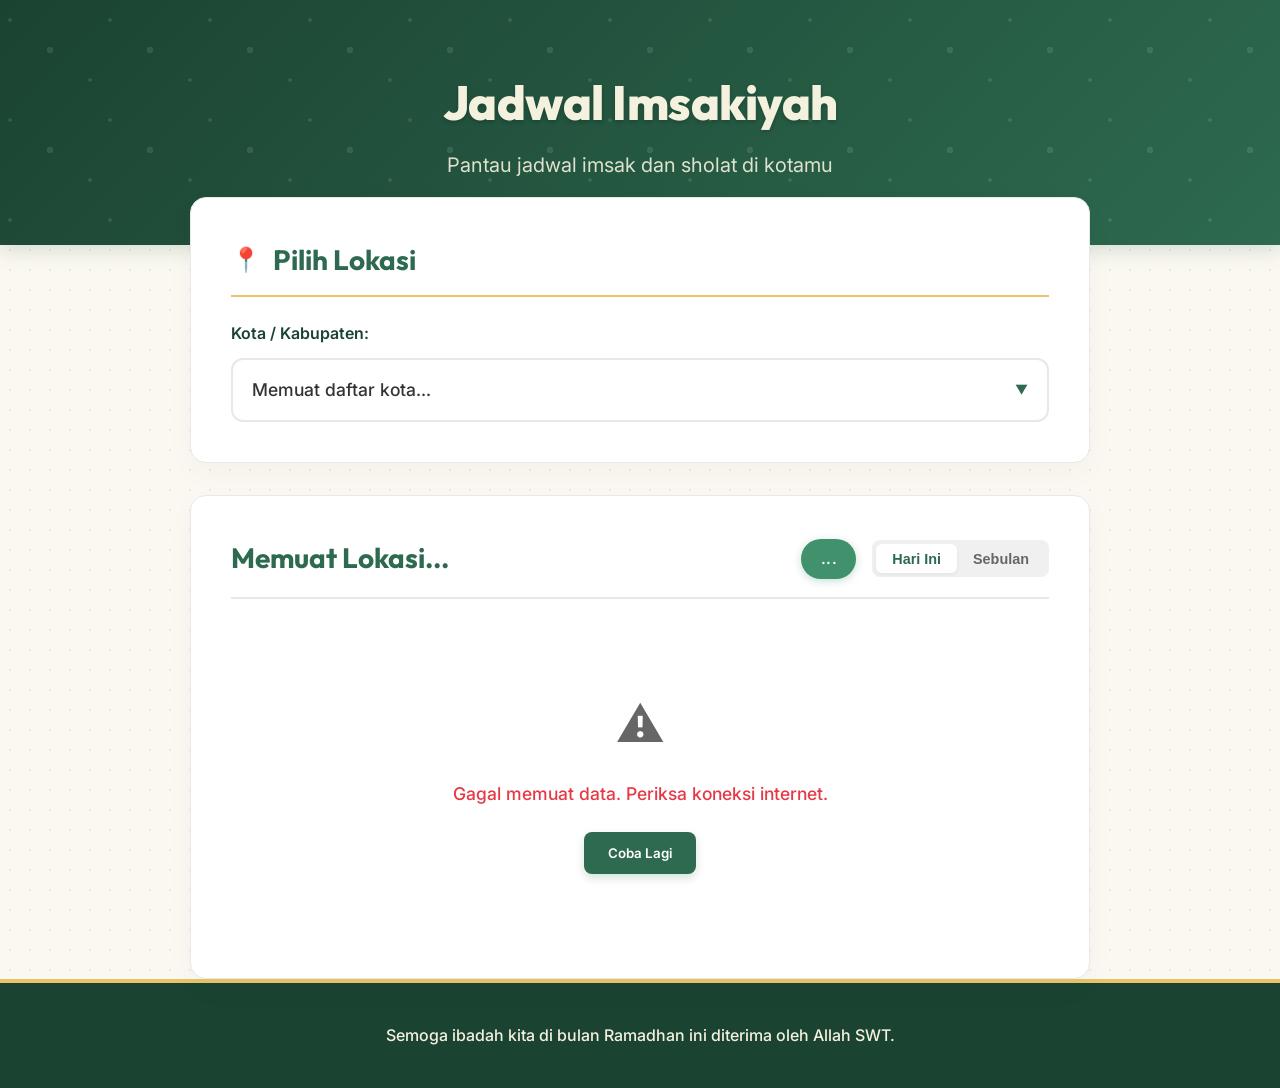
==== commit 93e9935b: "refactor: restructure Misi-5 as Jadwal Imsakiyah and Misi-6 as Portal Hub" ====
--- a/Misi-5/index.html
+++ b/Misi-5/index.html
@@ -1,100 +1,146 @@
-<!doctype html>
+<!DOCTYPE html>
 <html lang="id">
-  <head>
-    <meta charset="UTF-8" />
-    <meta name="viewport" content="width=device-width, initial-scale=1.0" />
-    <title>Marhaban Ya Marhaban</title>
+
+<head>
+    <meta charset="UTF-8">
+    <meta name="viewport" content="width=device-width, initial-scale=1.0">
+    <title>Jadwal Imsakiyah - Ramadhan Challenge</title>
+    <link rel="preconnect" href="https://fonts.googleapis.com">
+    <link rel="preconnect" href="https://fonts.gstatic.com" crossorigin>
     <link
-      href="https://cdnjs.cloudflare.com/ajax/libs/font-awesome/6.0.0/css/all.min.css"
-      rel="stylesheet"
-    />
-    <link rel="stylesheet" href="css/navbar.css" />
-    <link rel="stylesheet" href="css/style.css" />
-  </head>
+        href="https://fonts.googleapis.com/css2?family=Inter:wght@400;500;600&family=Outfit:wght@500;700;800&display=swap"
+        rel="stylesheet">
+    <link rel="stylesheet" href="css/style.css">
+</head>
 
-  <body>
-    <portal-navbar></portal-navbar>
+<body>
+    <header>
+        <div class="header-pattern"></div>
+        <div class="header-content">
+            <h1>Jadwal Imsakiyah</h1>
+            <p>Pantau jadwal imsak dan sholat di kotamu</p>
+        </div>
+    </header>
 
     <main>
-      <section id="home">
-        <h1>Marhaban Ya Marhaban</h1>
-        <p>
-          Pusat navigasi ibadah Anda di bulan suci Ramadhan. Dapatkan kemudahan
-          akses berbagai fitur ibadah dalam satu pintu untuk memaksimalkan
-          amalan Anda.
-        </p>
-      </section>
+        <div class="app-container">
+            <section class="selection-card">
+                <div class="card-header">
+                    <span class="icon">📍</span>
+                    <h2 class="section-title">Pilih Lokasi</h2>
+                </div>
+                <div class="dzikir-selector">
+                    <label for="city-search">Kota / Kabupaten:</label>
+                    <div class="location-input-group">
+                        <div class="custom-select-wrapper" id="custom-select-wrapper">
+                            <div class="select-trigger" id="select-trigger">
+                                <span id="selected-city-text">Memuat daftar kota...</span>
+                                <div class="arrow">▼</div>
+                            </div>
+                            <div class="custom-options-container" id="custom-options-container">
+                                <div class="search-box">
+                                    <input type="text" id="city-search" placeholder="Cari kota/kabupaten..."
+                                        autocomplete="off">
+                                </div>
+                                <ul class="options-list" id="options-list">
+                                    <!-- Options will be injected here -->
+                                </ul>
+                            </div>
+                            <select id="city-select" style="display: none;">
+                                <!-- Hidden native select for fallback/data binding if needed -->
+                            </select>
+                        </div>
+                    </div>
+                </div>
+            </section>
 
-      <section id="fitur">
-        <h2 class="section-title">Fitur Unggulan</h2>
-        <div class="grid-container">
-          <div class="card">
-            <div class="card-icon">
-              <i class="fas fa-book-open"></i>
-            </div>
-            <h3>Al-Qur'an Digital</h3>
-            <p>
-              Baca, pahami terjemahan, dan dengarkan lantunan ayat suci
-              Al-Qur'an 30 Juz secara lengkap dan interaktif.
-            </p>
-            <a href="quran.html" class="btn-buka">Buka Fitur</a>
-          </div>
+            <section class="schedule-card">
+                <div class="schedule-header-flex">
+                    <h2 class="section-title" id="location-name">Memuat Lokasi...</h2>
 
-          <div class="card">
-            <div class="card-icon">
-              <i class="fas fa-utensils"></i>
-            </div>
-            <h3>Doa Ramadhan</h3>
-            <p>
-              Lafal niat puasa, doa sahur, dan doa berbuka puasa yang shahih
-              lengkap dengan latin dan artinya.
-            </p>
-            <a href="doa-sahur-buka.html" class="btn-buka">Buka Fitur</a>
-          </div>
+                    <div class="header-controls">
+                        <span id="current-month" class="date-badge">...</span>
+                        <div class="view-toggle">
+                            <button id="btn-view-cards" class="toggle-btn active" title="Tampilan Hari Ini">Hari
+                                Ini</button>
+                            <button id="btn-view-table" class="toggle-btn" title="Tampilan Bulanan">Sebulan</button>
+                        </div>
+                    </div>
+                </div>
 
-          <div class="card">
-            <div class="card-icon">
-              <i class="fas fa-hands-praying"></i>
-            </div>
-            <h3>Hitung Zikir</h3>
-            <p>
-              Tingkatkan amalan harian dengan dzikir interaktif yang dilengkapi
-              dengan target serta progres fitur.
-            </p>
-            <a href="hitung-zikir.html" class="btn-buka">Buka Fitur</a>
-          </div>
+                <div id="loading" class="status-message">
+                    <div class="spinner"></div>
+                    <p>Memuat data jadwal...</p>
+                </div>
 
-          <div class="card">
-            <div class="card-icon">
-              <i class="fas fa-calculator"></i>
-            </div>
-            <h3>Kalkulator Zakat</h3>
-            <p>
-              Hitung kewajiban zakat penghasilan, perusahaan, perdagangan,
-              maupun emas secara akurat dan mudah.
-            </p>
-            <a href="kalkulator-zakat.html" class="btn-buka">Buka Fitur</a>
-          </div>
+                <div id="error" class="status-message hidden">
+                    <div class="error-icon">⚠️</div>
+                    <p class="error-text">Gagal memuat data. Periksa koneksi internet.</p>
+                    <button onclick="retryFetch()" class="btn-retry">Coba Lagi</button>
+                </div>
 
-          <div class="card">
-            <div class="card-icon">
-              <i class="fas fa-tasks"></i>
-            </div>
-            <h3>Ramadhan To-Do List</h3>
-            <p>
-              Pantau dan tingkatkan konsistensi ibadah harian seperti shalat
-              wajib, tilawah quran, dan puasa.
-            </p>
-            <a href="todo-list.html" class="btn-buka">Buka Fitur</a>
-          </div>
+                <div id="schedule-content" class="hidden">
+                    <!-- Daily Cards View -->
+                    <div id="view-cards" class="daily-cards-container">
+                        <div class="date-header-card d-flex-between">
+                            <div class="date-info-left">
+                                <h3 id="daily-date-display">...</h3>
+                                <p id="daily-hijri-display" class="hijri-date">Ramadhan 1447 H</p>
+                            </div>
+
+                            <!-- Realtime Countdown -->
+                            <div class="countdown-container mt-3">
+                                <div id="countdown-text" class="countdown-text">Waktu <span id="next-prayer-name"
+                                        class="fw-bold">...</span> dalam:</div>
+                                <div id="countdown-timer" class="countdown-timer mt-1">-- : -- : --</div>
+
+                                <!-- Fasting Progress Bar -->
+                                <div id="fasting-progress-container" class="fasting-progress-wrapper hidden mt-3">
+                                    <div class="progress-labels">
+                                        <span class="label-start">Imsak (<span id="progress-start-time"></span>)</span>
+                                        <span class="label-end">Maghrib (<span id="progress-end-time"></span>)</span>
+                                    </div>
+                                    <div class="progress-track">
+                                        <div id="fasting-progress-bar" class="progress-fill"></div>
+                                    </div>
+                                    <div id="fasting-progress-text" class="progress-percentage">0% Puasa Selesai</div>
+                                </div>
+                            </div>
+                        </div>
+                        <div class="prayer-times-grid" id="daily-grid">
+                            <!-- Daily cards injected here -->
+                        </div>
+                    </div>
+
+                    <!-- Monthly Table View -->
+                    <div id="view-table" class="table-responsive hidden">
+                        <table id="imsakiyah-table">
+                            <thead>
+                                <tr>
+                                    <th>Tanggal</th>
+                                    <th>Imsak</th>
+                                    <th>Subuh</th>
+                                    <th>Dzuhur</th>
+                                    <th>Ashar</th>
+                                    <th>Maghrib</th>
+                                    <th>Isya</th>
+                                </tr>
+                            </thead>
+                            <tbody id="schedule-body">
+                                <!-- Data will be injected here -->
+                            </tbody>
+                        </table>
+                    </div>
+                </div>
+            </section>
         </div>
-      </section>
     </main>
 
-    <portal-footer></portal-footer>
+    <footer>
+        <p>Semoga ibadah kita di bulan Ramadhan ini diterima oleh Allah SWT.</p>
+    </footer>
 
     <script src="js/script.js"></script>
-    <script src="js/components/portal-navbar.js"></script>
-    <script src="js/components/portal-footer.js"></script>
-  </body>
-</html>
+</body>
+
+</html>
--- a/Misi-5/css/style.css
+++ b/Misi-5/css/style.css
@@ -1,262 +1,825 @@
 :root {
-  --primary: #2d5a27;
-  --secondary: #d4af37;
-  --bg-color: #fffdd0;
-  --text-dark: #333333;
-  --text-light: #ffffff;
+    --primary: #2d6a4f;
+    --primary-light: #40916c;
+    --primary-dark: #1b4332;
+    --accent: #e9c46a;
+    --accent-hover: #f4a261;
+    --bg-color: #fbf8f1;
+    --card-bg: #ffffff;
+    --text-main: #333333;
+    --text-muted: #666666;
+    --border-color: #e8e8e8;
+    --today-bg: rgba(233, 196, 106, 0.15);
 }
 
 * {
-  margin: 0;
-  padding: 0;
-  box-sizing: border-box;
-  font-family: "Segoe UI", Tahoma, Geneva, Verdana, sans-serif;
+    margin: 0;
+    padding: 0;
+    box-sizing: border-box;
 }
 
 body {
-  background-color: var(--bg-color);
-  color: var(--text-dark);
-  line-height: 1.6;
-  scroll-behavior: smooth;
-  overflow-x: hidden;
-}
-
-#home {
-  text-align: center;
-  padding: 120px 20px;
-  background:
-    linear-gradient(rgba(45, 90, 39, 0.75), rgba(45, 90, 39, 0.9)),
-    url("https://images.unsplash.com/photo-1564144004907-fb4a36be5b5c?auto=format&fit=crop&w=1920&q=80")
-      center/cover no-repeat;
-  color: var(--text-light);
-  margin-bottom: 60px;
-  position: relative;
-}
-
-#home::after {
-  content: "";
-  position: absolute;
-  bottom: -1px;
-  left: 0;
-  width: 100%;
-  height: 50px;
-  background-color: var(--bg-color);
-  clip-path: polygon(0 100%, 100% 100%, 100% 0, 50% 100%, 0 0);
-}
-
-#home h1 {
-  font-size: 3.5rem;
-  color: var(--secondary);
-  margin-bottom: 20px;
-  text-shadow: 2px 2px 8px rgba(0, 0, 0, 0.4);
-  animation: fadeInDown 1s ease;
-}
-
-#home p {
-  font-size: 1.3rem;
-  font-weight: 400;
-  line-height: 1.8;
-  color: #fdfdfd;
-  max-width: 700px;
-  margin: 0 auto;
-  text-shadow: 1px 2px 6px rgba(0, 0, 0, 0.6);
-  letter-spacing: 0.5px;
-  animation: fadeInUp 1s ease 0.3s forwards;
-  opacity: 0;
-}
-
-#fitur {
-  padding: 40px 5% 80px;
-  max-width: 1200px;
-  margin: 0 auto;
+    font-family: 'Inter', system-ui, -apple-system, sans-serif;
+    background-color: var(--bg-color);
+    color: var(--text-main);
+    line-height: 1.6;
+    display: flex;
+    flex-direction: column;
+    min-height: 100vh;
+    background-image: radial-gradient(var(--border-color) 1px, transparent 1px);
+    background-size: 20px 20px;
+}
+
+h1,
+h2,
+h3,
+h4 {
+    font-family: 'Outfit', sans-serif;
+}
+
+/* Header */
+header {
+    background: linear-gradient(135deg, var(--primary-dark) 0%, var(--primary) 100%);
+    color: #f4f1de;
+    text-align: center;
+    padding: 4rem 1.5rem;
+    position: relative;
+    overflow: hidden;
+    box-shadow: 0 4px 20px rgba(45, 106, 79, 0.2);
+}
+
+.header-pattern {
+    position: absolute;
+    top: 0;
+    left: 0;
+    right: 0;
+    bottom: 0;
+    opacity: 0.1;
+    background-image:
+        radial-gradient(circle at 10% 20%, #ffffff 2px, transparent 2px),
+        radial-gradient(circle at 90% 80%, #ffffff 2px, transparent 2px),
+        radial-gradient(circle at 50% 50%, #ffffff 3px, transparent 3px);
+    background-size: 100px 100px;
+}
+
+.header-content {
+    position: relative;
+    z-index: 1;
+}
+
+header h1 {
+    font-size: 3rem;
+    margin-bottom: 0.5rem;
+    font-weight: 800;
+    letter-spacing: -0.5px;
+    text-shadow: 0 2px 4px rgba(0, 0, 0, 0.2);
+}
+
+header p {
+    font-size: 1.25rem;
+    opacity: 0.9;
+    font-weight: 400;
+}
+
+/* Main Content */
+main {
+    flex: 1;
+    display: flex;
+    justify-content: center;
+    padding: -3rem 1.5rem 3rem;
+    /* Negative top margin to overlap header */
+    margin-top: -3rem;
+    position: relative;
+    z-index: 10;
+}
+
+.app-container {
+    width: 100%;
+    max-width: 900px;
+    display: flex;
+    flex-direction: column;
+    gap: 2rem;
+}
+
+/* Cards */
+.selection-card,
+.schedule-card {
+    background-color: var(--card-bg);
+    border: 1px solid var(--border-color);
+    border-radius: 16px;
+    padding: 2.5rem;
+    box-shadow: 0 10px 30px rgba(0, 0, 0, 0.03);
+    transition: transform 0.3s ease, box-shadow 0.3s ease;
+}
+
+.selection-card:hover {
+    box-shadow: 0 12px 40px rgba(0, 0, 0, 0.05);
+}
+
+.card-header {
+    display: flex;
+    align-items: center;
+    gap: 0.75rem;
+    border-bottom: 2px solid var(--accent);
+    padding-bottom: 0.75rem;
+    margin-bottom: 1.5rem;
+}
+
+.card-header .icon {
+    font-size: 1.5rem;
 }
 
 .section-title {
-  text-align: center;
-  color: var(--primary);
-  margin-bottom: 50px;
-  font-size: 2.2rem;
-  position: relative;
-}
-
-.section-title::after {
-  content: "";
-  display: block;
-  width: 80px;
-  height: 4px;
-  background-color: var(--secondary);
-  margin: 15px auto 0;
-  border-radius: 2px;
-}
-
-.grid-container {
-  display: grid;
-  grid-template-columns: repeat(auto-fit, minmax(260px, 1fr));
-  gap: 30px;
-}
-
-.card {
-  background: #ffffff;
-  border-radius: 15px;
-  padding: 40px 25px;
-  text-align: center;
-  box-shadow: 0 10px 20px rgba(0, 0, 0, 0.05);
-  transition:
-    transform 0.4s cubic-bezier(0.175, 0.885, 0.32, 1.275),
-    box-shadow 0.4s ease;
-  display: flex;
-  flex-direction: column;
-  justify-content: space-between;
-  border-bottom: 4px solid transparent;
-}
-
-.card:hover {
-  transform: translateY(-15px);
-  box-shadow: 0 15px 35px rgba(0, 0, 0, 0.1);
-  border-bottom: 4px solid var(--secondary);
-}
-
-.card-icon {
-  font-size: 3.5rem;
-  color: var(--primary);
-  margin-bottom: 25px;
-  transition: transform 0.3s ease;
-}
-
-.card:hover .card-icon {
-  transform: scale(1.1);
-  color: var(--secondary);
-}
-
-.card h3 {
-  color: var(--primary);
-  margin-bottom: 15px;
-  font-size: 1.4rem;
-}
-
-.card p {
-  font-size: 1rem;
-  color: #555;
-  margin-bottom: 25px;
-  flex-grow: 1;
-}
-
-.btn-buka {
-  display: inline-block;
-  padding: 12px 25px;
-  background-color: var(--primary);
-  color: var(--text-light);
-  text-decoration: none;
-  border-radius: 30px;
-  font-weight: 600;
-  letter-spacing: 0.5px;
-  transition:
-    background-color 0.3s ease,
-    color 0.3s ease,
-    transform 0.2s ease;
-}
-
-.btn-buka:hover {
-  background-color: var(--secondary);
-  color: var(--primary);
-  transform: translateY(-2px);
-}
-
+    font-size: 1.75rem;
+    color: var(--primary);
+    font-weight: 700;
+}
+
+/* Location Input Group */
+.location-input-group {
+    display: flex;
+    gap: 0.75rem;
+    align-items: flex-start;
+}
+
+/* Custom Select Dropdown */
+.dzikir-selector label {
+    display: block;
+    margin-bottom: 0.75rem;
+    font-weight: 600;
+    color: var(--primary-dark);
+}
+
+.custom-select-wrapper {
+    position: relative;
+    user-select: none;
+    width: 100%;
+}
+
+.select-trigger {
+    display: flex;
+    justify-content: space-between;
+    align-items: center;
+    padding: 1rem 1.2rem;
+    border-radius: 12px;
+    border: 2px solid var(--border-color);
+    background-color: var(--card-bg);
+    cursor: pointer;
+    transition: all 0.2s ease;
+    font-size: 1.1rem;
+    font-weight: 500;
+}
+
+.select-trigger:hover {
+    border-color: var(--primary-light);
+}
+
+.custom-select-wrapper.open .select-trigger {
+    border-color: var(--primary);
+    box-shadow: 0 0 0 4px rgba(45, 106, 79, 0.1);
+    border-bottom-left-radius: 0;
+    border-bottom-right-radius: 0;
+}
+
+.select-trigger .arrow {
+    color: var(--primary);
+    font-size: 0.8rem;
+    transition: transform 0.2s ease;
+}
+
+.custom-select-wrapper.open .arrow {
+    transform: rotate(180deg);
+}
+
+.custom-options-container {
+    position: absolute;
+    top: 100%;
+    left: 0;
+    right: 0;
+    background-color: var(--card-bg);
+    border: 2px solid var(--primary);
+    border-top: none;
+    border-bottom-left-radius: 12px;
+    border-bottom-right-radius: 12px;
+    box-shadow: 0 10px 25px rgba(0, 0, 0, 0.1);
+    z-index: 100;
+    display: none;
+    overflow: hidden;
+}
+
+.custom-select-wrapper.open .custom-options-container {
+    display: block;
+    animation: slideDown 0.2s ease forwards;
+}
+
+.search-box {
+    padding: 0.75rem;
+    border-bottom: 1px solid var(--border-color);
+    background-color: #f9fbf9;
+}
+
+.search-box input {
+    width: 100%;
+    padding: 0.75rem 1rem;
+    border-radius: 8px;
+    border: 1px solid var(--border-color);
+    font-size: 1rem;
+    font-family: 'Inter', sans-serif;
+    outline: none;
+    transition: border-color 0.2s ease;
+}
+
+.search-box input:focus {
+    border-color: var(--primary);
+}
+
+.options-list {
+    max-height: 250px;
+    overflow-y: auto;
+    list-style: none;
+}
+
+.options-list li {
+    padding: 0.75rem 1.2rem;
+    cursor: pointer;
+    border-bottom: 1px solid #f5f5f5;
+    transition: background-color 0.2s ease;
+}
+
+.options-list li:last-child {
+    border-bottom: none;
+}
+
+.options-list li:hover,
+.options-list li.selected {
+    background-color: rgba(45, 106, 79, 0.05);
+    color: var(--primary-dark);
+    font-weight: 600;
+}
+
+.options-list li.no-result {
+    text-align: center;
+    color: var(--text-muted);
+    cursor: default;
+    background-color: transparent;
+    font-style: italic;
+}
+
+@keyframes slideDown {
+    from {
+        opacity: 0;
+        transform: translateY(-10px);
+    }
+
+    to {
+        opacity: 1;
+        transform: translateY(0);
+    }
+}
+
+/* Schedule Header */
+.schedule-header-flex {
+    display: flex;
+    justify-content: space-between;
+    align-items: center;
+    margin-bottom: 1.5rem;
+    flex-wrap: wrap;
+    gap: 15px;
+    border-bottom: 2px solid var(--border-color);
+    padding-bottom: 1rem;
+}
+
+.schedule-header-flex .section-title {
+    margin-bottom: 0;
+    border-bottom: none;
+    padding-bottom: 0;
+}
+
+.date-badge {
+    background-color: var(--primary-light);
+    color: #ffffff;
+    padding: 0.5rem 1.2rem;
+    border-radius: 50px;
+    font-size: 0.95rem;
+    font-weight: 600;
+    letter-spacing: 0.5px;
+    box-shadow: 0 2px 8px rgba(64, 145, 108, 0.3);
+}
+
+/* Header Controls & Toggles */
+.header-controls {
+    display: flex;
+    align-items: center;
+    gap: 1rem;
+    flex-wrap: wrap;
+}
+
+.view-toggle {
+    display: flex;
+    background-color: #f0f0f0;
+    border-radius: 8px;
+    padding: 0.25rem;
+}
+
+.toggle-btn {
+    background: transparent;
+    border: none;
+    padding: 0.4rem 1rem;
+    border-radius: 6px;
+    font-weight: 600;
+    font-size: 0.9rem;
+    color: var(--text-muted);
+    cursor: pointer;
+    transition: all 0.2s ease;
+}
+
+.toggle-btn.active {
+    background-color: var(--card-bg);
+    color: var(--primary);
+    box-shadow: 0 2px 4px rgba(0, 0, 0, 0.05);
+}
+
+/* Daily Cards View */
+.daily-cards-container {
+    animation: fadeIn 0.4s ease forwards;
+}
+
+.date-header-card {
+    margin-bottom: 2rem;
+    padding: 1.5rem;
+    background: linear-gradient(to right, rgba(45, 106, 79, 0.05), rgba(233, 196, 106, 0.1), rgba(45, 106, 79, 0.05));
+    border-radius: 12px;
+    border: 1px dashed var(--accent);
+}
+
+.d-flex-between {
+    display: flex;
+    justify-content: space-between;
+    align-items: center;
+    flex-wrap: wrap;
+    gap: 1.5rem;
+}
+
+.date-info-left {
+    text-align: left;
+}
+
+@media (max-width: 650px) {
+    .d-flex-between {
+        flex-direction: column;
+        justify-content: center;
+        text-align: center;
+    }
+
+    .date-info-left {
+        text-align: center;
+    }
+}
+
+.date-header-card h3 {
+    color: var(--primary-dark);
+    font-size: 1.6rem;
+    margin-bottom: 0.25rem;
+}
+
+.hijri-date {
+    color: var(--primary);
+    font-weight: 600;
+    font-size: 1.1rem;
+}
+
+/* Real-time Countdown */
+.mt-3 {
+    margin-top: 1rem;
+}
+
+.mt-1 {
+    margin-top: 0.25rem;
+}
+
+.fw-bold {
+    font-weight: 700;
+}
+
+.countdown-container {
+    background-color: var(--card-bg);
+    border: 2px solid var(--primary-light);
+    border-radius: 12px;
+    padding: 1rem 2rem;
+    display: inline-block;
+    min-width: 250px;
+    box-shadow: 0 4px 12px rgba(45, 106, 79, 0.15);
+    transition: all 0.3s ease;
+}
+
+.countdown-text {
+    font-size: 0.95rem;
+    color: var(--text-muted);
+}
+
+.countdown-text .fw-bold {
+    color: var(--primary-dark);
+}
+
+.countdown-timer {
+    font-size: 2.2rem;
+    font-weight: 800;
+    font-family: 'Outfit', sans-serif;
+    color: var(--primary);
+    letter-spacing: 2px;
+    transition: color 0.3s ease;
+}
+
+/* Urgent Pulse State */
+.countdown-container.urgent {
+    border-color: #e63946;
+    box-shadow: 0 0 15px rgba(230, 57, 70, 0.3);
+    animation: pulseBorder 1.5s infinite;
+}
+
+.countdown-container.urgent .countdown-timer {
+    color: #e63946;
+}
+
+@keyframes pulseBorder {
+    0% {
+        box-shadow: 0 0 0 0 rgba(230, 57, 70, 0.4);
+    }
+
+    70% {
+        box-shadow: 0 0 0 10px rgba(230, 57, 70, 0);
+    }
+
+    100% {
+        box-shadow: 0 0 0 0 rgba(230, 57, 70, 0);
+    }
+}
+
+/* Fasting Progress Bar */
+.fasting-progress-wrapper {
+    margin-top: 1.5rem;
+    padding-top: 1rem;
+    border-top: 1px dashed rgba(45, 106, 79, 0.2);
+    width: 100%;
+}
+
+.progress-labels {
+    display: flex;
+    justify-content: space-between;
+    font-size: 0.8rem;
+    font-weight: 600;
+    color: var(--text-muted);
+    margin-bottom: 0.5rem;
+}
+
+.progress-track {
+    width: 100%;
+    height: 8px;
+    background-color: var(--border-color);
+    border-radius: 10px;
+    overflow: hidden;
+}
+
+.progress-fill {
+    height: 100%;
+    background: linear-gradient(90deg, var(--accent), var(--primary-light));
+    border-radius: 10px;
+    width: 0%;
+    transition: width 1s ease-in-out;
+}
+
+.progress-percentage {
+    text-align: center;
+    font-size: 0.85rem;
+    font-weight: 700;
+    color: var(--primary);
+    margin-top: 0.5rem;
+}
+
+/* Prayer Cards Enhancement */
+.prayer-times-grid {
+    display: grid;
+    /* Force 6 columns on larger screens so they stay in one row */
+    grid-template-columns: repeat(6, 1fr);
+    gap: 1rem;
+    padding-bottom: 1rem;
+    /* Add some space at the bottom */
+}
+
+@media (max-width: 900px) {
+    .prayer-times-grid {
+        grid-template-columns: repeat(3, 1fr);
+        /* 3 columns on tablet */
+    }
+}
+
+@media (max-width: 600px) {
+    .prayer-times-grid {
+        grid-template-columns: repeat(2, 1fr);
+        /* 2 columns on mobile */
+    }
+}
+
+.prayer-card {
+    background-color: var(--card-bg);
+    border: 1px solid var(--border-color);
+    border-radius: 12px;
+    padding: 1.25rem;
+    text-align: center;
+    transition: transform 0.2s ease, box-shadow 0.2s ease;
+    display: flex;
+    flex-direction: column;
+    justify-content: center;
+}
+
+.prayer-card:hover {
+    transform: translateY(-5px);
+    box-shadow: 0 8px 15px rgba(0, 0, 0, 0.05);
+    border-color: var(--primary-light);
+}
+
+.prayer-card.highlight {
+    background-color: var(--primary);
+    color: white;
+    border-color: var(--primary-dark);
+    transform: scale(1.05);
+    box-shadow: 0 10px 20px rgba(45, 106, 79, 0.2);
+    z-index: 2;
+}
+
+.prayer-card.highlight:hover {
+    transform: scale(1.05) translateY(-3px);
+}
+
+.prayer-card .prayer-name {
+    font-weight: 600;
+    font-size: 1.1rem;
+    margin-bottom: 0.5rem;
+    color: var(--text-muted);
+}
+
+.prayer-card.highlight .prayer-name {
+    color: rgba(255, 255, 255, 0.9);
+}
+
+.prayer-card .prayer-time {
+    font-size: 1.5rem;
+    font-weight: 700;
+    font-family: 'Outfit', sans-serif;
+    color: var(--primary-dark);
+}
+
+.prayer-card.highlight .prayer-time {
+    color: white;
+}
+
+/* Table */
+.table-responsive {
+    overflow-x: auto;
+    border-radius: 12px;
+    border: 1px solid var(--border-color);
+    box-shadow: 0 4px 6px rgba(0, 0, 0, 0.02);
+    max-height: 500px;
+    /* Enable vertical scrolling */
+    overflow-y: auto;
+}
+
+table {
+    width: 100%;
+    border-collapse: collapse;
+    min-width: 700px;
+}
+
+th {
+    background-color: var(--primary);
+    color: #ffffff;
+    padding: 1.2rem 1rem;
+    text-align: left;
+    font-weight: 600;
+    font-family: 'Outfit', sans-serif;
+    letter-spacing: 0.5px;
+    white-space: nowrap;
+    position: sticky;
+    top: 0;
+    z-index: 10;
+}
+
+/* Add a shadow under sticky header when scrolled */
+th::after {
+    content: '';
+    position: absolute;
+    left: 0;
+    bottom: -5px;
+    width: 100%;
+    height: 5px;
+    background: linear-gradient(to bottom, rgba(0, 0, 0, 0.1), transparent);
+    pointer-events: none;
+    opacity: 0;
+    transition: opacity 0.3s;
+}
+
+.table-responsive.is-scrolled th::after {
+    opacity: 1;
+}
+
+th:first-child {
+    padding-left: 1.5rem;
+}
+
+td {
+    padding: 1rem;
+    border-bottom: 1px solid var(--border-color);
+    font-size: 0.95rem;
+    font-weight: 500;
+    color: var(--text-main);
+    transition: background-color 0.2s ease;
+}
+
+td:first-child {
+    padding-left: 1.5rem;
+    color: var(--text-muted);
+}
+
+tbody tr {
+    animation: fadeIn 0.4s ease forwards;
+    opacity: 0;
+}
+
+/* Stagger row animations */
+tbody tr:nth-child(1) {
+    animation-delay: 0.05s;
+}
+
+tbody tr:nth-child(2) {
+    animation-delay: 0.1s;
+}
+
+tbody tr:nth-child(3) {
+    animation-delay: 0.15s;
+}
+
+tbody tr:nth-child(4) {
+    animation-delay: 0.2s;
+}
+
+tbody tr:nth-child(5) {
+    animation-delay: 0.25s;
+}
+
+/* Applied to all rows generally after 5 items */
+tbody tr:nth-child(n+6) {
+    animation-delay: 0.3s;
+}
+
+tbody tr:hover {
+    background-color: #fafaf9;
+}
+
+tbody tr:last-child td {
+    border-bottom: none;
+}
+
+/* Today Highlight */
+tr.today {
+    background-color: var(--today-bg);
+}
+
+tr.today td {
+    font-weight: 700;
+    color: var(--primary-dark);
+}
+
+tr.today td:first-child {
+    color: var(--primary);
+    position: relative;
+}
+
+tr.today td:first-child::before {
+    content: "Hari ini";
+    position: absolute;
+    left: 0;
+    top: 50%;
+    transform: translateY(-50%);
+    width: 4px;
+    height: 70%;
+    background-color: var(--accent);
+    border-radius: 0 4px 4px 0;
+    font-size: 0;
+}
+
+/* Status Messages */
+.status-message {
+    text-align: center;
+    padding: 4rem 2rem;
+    color: var(--text-muted);
+    font-weight: 500;
+}
+
+.spinner {
+    width: 48px;
+    height: 48px;
+    border: 4px solid rgba(45, 106, 79, 0.1);
+    border-top-color: var(--primary);
+    border-radius: 50%;
+    margin: 0 auto 1.5rem;
+    animation: spin 1s linear infinite;
+}
+
+@keyframes spin {
+    to {
+        transform: rotate(360deg);
+    }
+}
+
+@keyframes fadeIn {
+    from {
+        opacity: 0;
+        transform: translateY(10px);
+    }
+
+    to {
+        opacity: 1;
+        transform: translateY(0);
+    }
+}
+
+.error-icon {
+    font-size: 3rem;
+    margin-bottom: 1rem;
+}
+
+.error-text {
+    color: #e63946;
+    margin-bottom: 1.5rem;
+    font-size: 1.1rem;
+}
+
+.btn-retry {
+    background-color: var(--primary);
+    color: white;
+    border: none;
+    border-radius: 8px;
+    padding: 0.8rem 1.5rem;
+    font-weight: 600;
+    font-family: 'Inter', sans-serif;
+    cursor: pointer;
+    box-shadow: 0 4px 10px rgba(45, 106, 79, 0.2);
+    transition: all 0.2s;
+}
+
+.btn-retry:hover {
+    background-color: var(--primary-light);
+    transform: translateY(-2px);
+    box-shadow: 0 6px 15px rgba(45, 106, 79, 0.3);
+}
+
+.btn-retry:active {
+    transform: translateY(0);
+    box-shadow: 0 2px 5px rgba(45, 106, 79, 0.2);
+}
+
+.hidden {
+    display: none !important;
+}
+
+/* Footer */
 footer {
-  background-color: var(--primary);
-  color: var(--text-light);
-  text-align: center;
-  padding: 60px 20px 25px;
-  margin-top: 50px;
-  position: relative;
-}
-
-.footer-content {
-  max-width: 800px;
-  margin: 0 auto;
-}
-
-.quote {
-  font-style: italic;
-  color: var(--secondary);
-  margin-bottom: 30px;
-  font-size: 1.2rem;
-  line-height: 1.8;
-  padding: 0 20px;
-}
-
-.social-links {
-  margin-bottom: 30px;
-  display: flex;
-  justify-content: center;
-  gap: 20px;
-}
-
-.social-links a {
-  display: flex;
-  justify-content: center;
-  align-items: center;
-  width: 45px;
-  height: 45px;
-  border-radius: 50%;
-  background-color: rgba(255, 255, 255, 0.1);
-  color: var(--text-light);
-  font-size: 1.4rem;
-  transition: all 0.3s ease;
-  text-decoration: none;
-}
-
-.social-links a:hover {
-  background-color: var(--secondary);
-  color: var(--primary);
-  transform: translateY(-3px);
-}
-
-.copyright {
-  font-size: 0.95rem;
-  border-top: 1px solid rgba(255, 255, 255, 0.15);
-  padding-top: 25px;
-  opacity: 0.8;
-}
-
-@keyframes fadeInDown {
-  from {
-    opacity: 0;
-    transform: translateY(-30px);
-  }
-
-  to {
-    opacity: 1;
-    transform: translateY(0);
-  }
-}
-
-@keyframes fadeInUp {
-  from {
-    opacity: 0;
-    transform: translateY(30px);
-  }
-
-  to {
-    opacity: 1;
-    transform: translateY(0);
-  }
-}
-
+    background-color: var(--primary-dark);
+    color: #f4f1de;
+    text-align: center;
+    padding: 2.5rem 1.5rem;
+    margin-top: auto;
+    font-weight: 500;
+    border-top: 4px solid var(--accent);
+}
+
+/* Responsive */
 @media (max-width: 768px) {
-  #home {
-    padding: 100px 20px;
-  }
-
-  #home h1 {
-    font-size: 2.5rem;
-  }
-
-  #home p {
-    font-size: 1.1rem;
-  }
-
-  .section-title {
-    font-size: 1.8rem;
-  }
-}
+    header {
+        padding: 3rem 1rem 4rem;
+    }
+
+    header h1 {
+        font-size: 2.2rem;
+    }
+
+    .selection-card,
+    .schedule-card {
+        padding: 1.5rem;
+    }
+
+    .section-title {
+        font-size: 1.4rem;
+    }
+
+    th,
+    td {
+        padding: 1rem 0.75rem;
+        font-size: 0.85rem;
+    }
+
+    th:first-child,
+    td:first-child {
+        padding-left: 1rem;
+    }
+}
